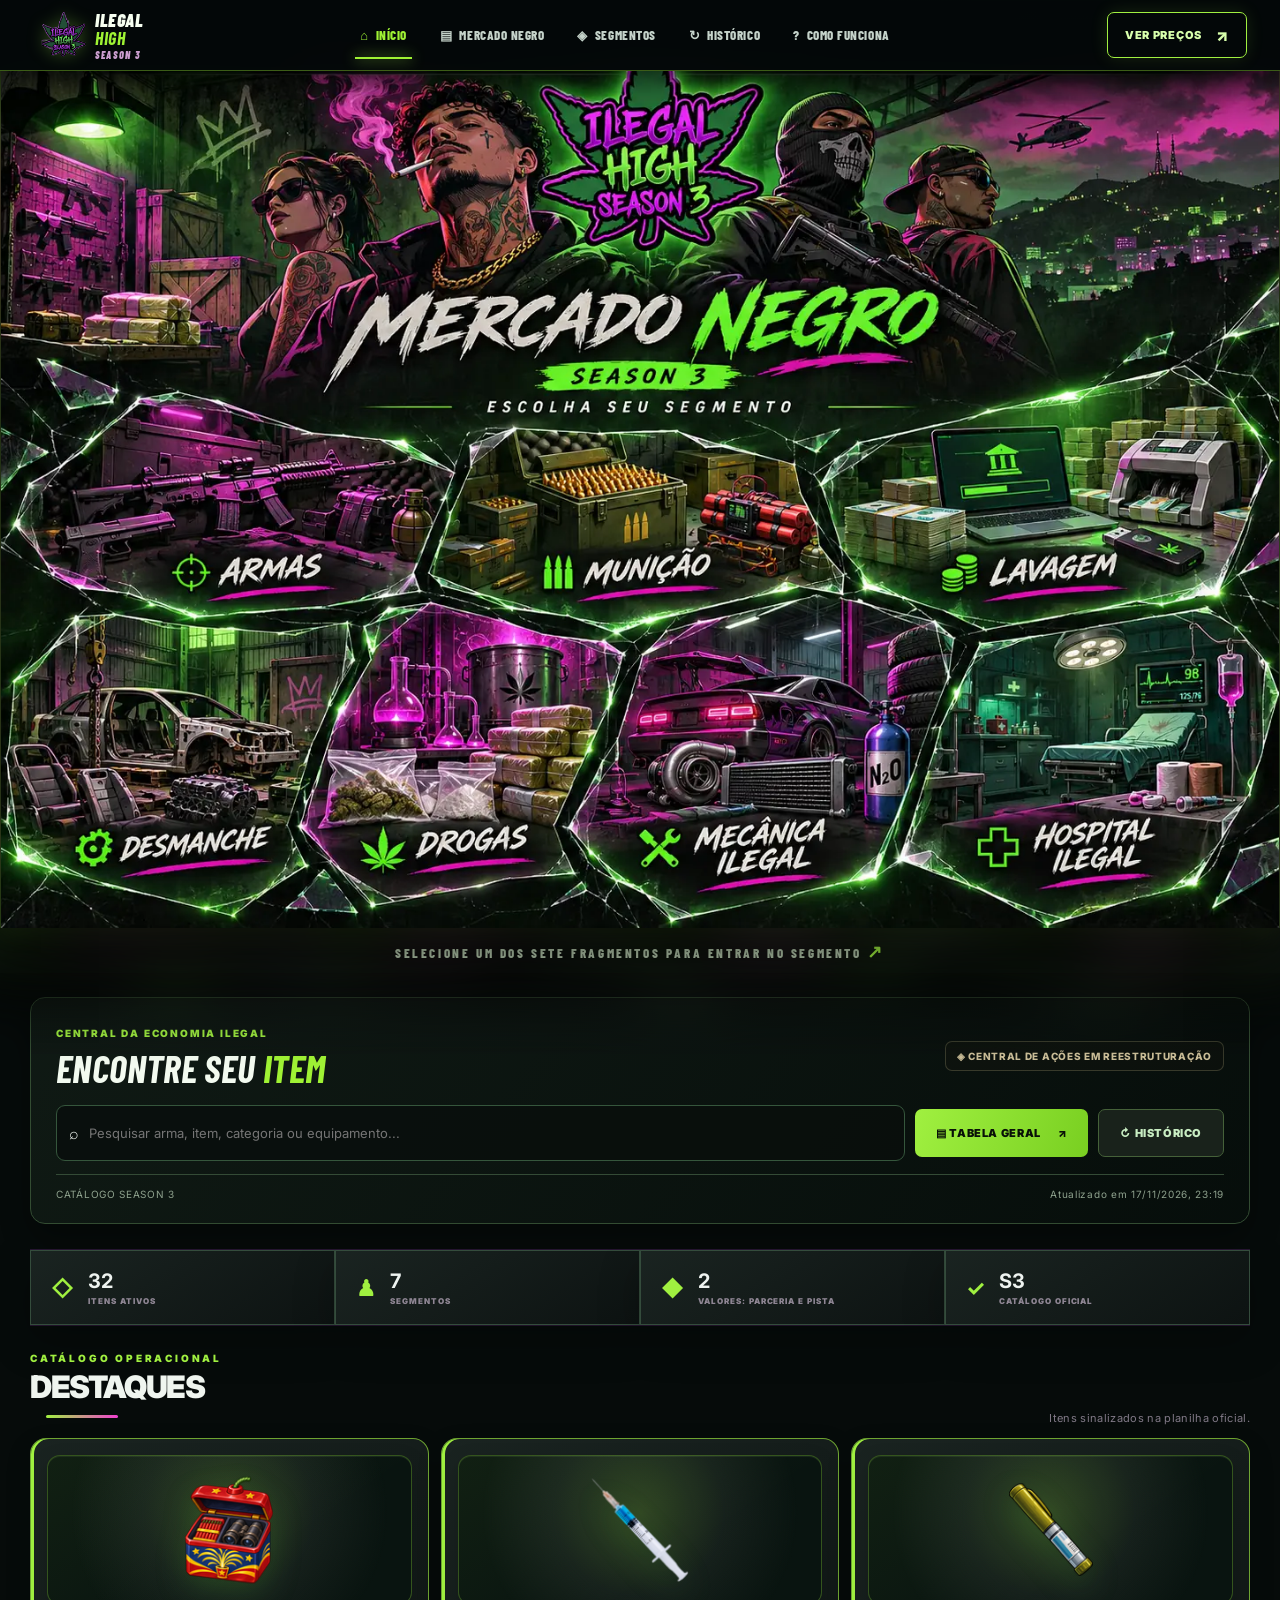
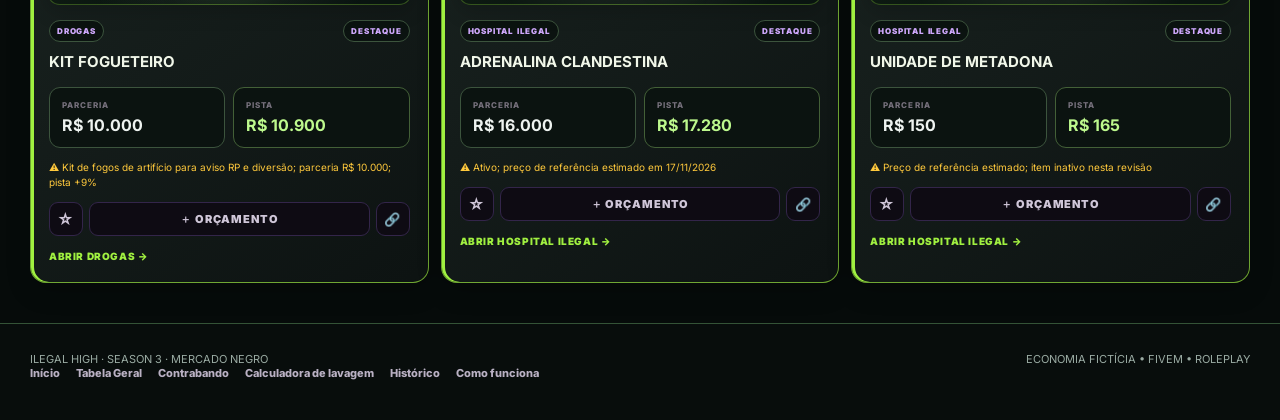
==== index.html @ 27571f6d "feat: seção "Em breve" por segmento e aviso de segmento não encontrado (v8.3) - Cada categoria mostr" ====
<!doctype html>
<html lang="pt-BR">
<head>
  <meta charset="utf-8">
  <meta name="viewport" content="width=device-width, initial-scale=1">
  <meta name="theme-color" content="#090d0c">
  <meta name="description" content="Mercado Negro do Ilegal High Season 3. Escolha seu segmento e consulte os preços de parceria e pista na economia fictícia do FiveM.">
  <meta property="og:type" content="website">
  <meta property="og:title" content="ILEGAL HIGH — Mercado Negro | Season 3">
  <meta property="og:description" content="Explore os sete segmentos do Ilegal e consulte o catálogo oficial da Season 3.">
  <meta property="og:image" content="https://alvesjardimitalo-oss.github.io/high-mercado-negro/assets/og-image.png">
  <meta property="og:url" content="https://alvesjardimitalo-oss.github.io/high-mercado-negro/">
  <title>ILEGAL HIGH · Mercado Negro · Season 3</title>
  <link rel="manifest" href="manifest.webmanifest">
  <link rel="icon" type="image/png" href="assets/icons/icon-192.png">
  <link rel="apple-touch-icon" href="assets/icons/icon-192.png">
  <link rel="preconnect" href="https://fonts.googleapis.com">
  <link rel="preconnect" href="https://fonts.gstatic.com" crossorigin>
  <link href="https://fonts.googleapis.com/css2?family=Barlow+Condensed:wght@600;700;800;900&family=Inter:wght@400;500;600;700;800;900&display=swap" rel="stylesheet">
  <link rel="stylesheet" href="assets/style.css?v=3.1">
  <link rel="stylesheet" href="assets/season3.css?v=3.1">
  <link rel="stylesheet" href="assets/season3-graffiti.css?v=3.5">
  <link rel="stylesheet" href="assets/season3-cinematic.css?v=8.2">
</head>
<body class="home-v3 s3-cinematic-home">
  <header class="s3-global-header">
    <div class="s3-global-header-inner">
      <a class="s3-header-brand" href="index.html" aria-label="Início — Ilegal High Season 3">
        <img src="assets/ilegal-high-season3-logo.svg" width="58" height="58" alt="Logo oficial Ilegal High Season 3">
        <span>ILEGAL <b>HIGH</b><small>SEASON 3</small></span>
      </a>
      <nav class="s3-primary-nav" aria-label="Navegação principal">
        <a href="index.html" class="s3-current" aria-current="page">⌂ <span>INÍCIO</span></a>
        <a href="tabela.html">▤ <span>MERCADO NEGRO</span></a>
        <a href="#segmentos">◈ <span>SEGMENTOS</span></a>
        <a href="historico.html">↻ <span>HISTÓRICO</span></a>
        <a href="como-funciona.html">? <span>COMO FUNCIONA</span></a>
      </nav>
      <a class="s3-header-action" href="tabela.html">VER PREÇOS <span aria-hidden="true">↗</span></a>
    </div>
  </header>

  <main>
    <div id="segmentos" class="s3-anchor" aria-hidden="true"></div>
    <section class="s3-desktop-showcase" aria-label="Segmentos do Mercado Negro — Season 3">
      <div class="s3-art-frame">
        <img class="s3-approved-art" src="assets/season3-cinematic/capa-completa.webp" width="1448" height="971" alt="Capa cinematográfica do Mercado Negro Season 3, com personagens originais, a logo do Ilegal High e sete segmentos em cacos de vidro" fetchpriority="high">
        <div class="s3-hit-map" aria-label="Selecione um dos sete segmentos">
          <a class="s3-hotspot s3-spot-armas" href="categoria.html?c=armas" aria-label="Abrir segmento Armas" title="Armas"><span class="s3-visually-hidden">Armas — acessar itens e preços</span></a>
          <a class="s3-hotspot s3-spot-municao" href="categoria.html?c=municao" aria-label="Abrir segmento Munição" title="Munição"><span class="s3-visually-hidden">Munição — acessar itens e preços</span></a>
          <a class="s3-hotspot s3-spot-lavagem" href="categoria.html?c=lavagem" aria-label="Abrir segmento Lavagem" title="Lavagem"><span class="s3-visually-hidden">Lavagem — acessar itens e preços</span></a>
          <a class="s3-hotspot s3-spot-desmanche" href="categoria.html?c=desmanche" aria-label="Abrir segmento Desmanche" title="Desmanche"><span class="s3-visually-hidden">Desmanche — acessar itens e preços</span></a>
          <a class="s3-hotspot s3-spot-drogas" href="categoria.html?c=drogas" aria-label="Abrir segmento Drogas" title="Drogas"><span class="s3-visually-hidden">Drogas — acessar itens e preços</span></a>
          <a class="s3-hotspot s3-spot-mecanica" href="categoria.html?c=mecanica-ilegal" aria-label="Abrir segmento Mecânica Ilegal" title="Mecânica Ilegal"><span class="s3-visually-hidden">Mecânica Ilegal — acessar itens e preços</span></a>
          <a class="s3-hotspot s3-spot-hospital" href="categoria.html?c=hospital-ilegal" aria-label="Abrir segmento Hospital Ilegal" title="Hospital Ilegal"><span class="s3-visually-hidden">Hospital Ilegal — acessar itens e preços</span></a>
        </div>
      </div>
      <p class="s3-desktop-tip">SELECIONE UM DOS SETE FRAGMENTOS PARA ENTRAR NO SEGMENTO <span>↗</span></p>
    </section>

    <section class="s3-mobile-showcase" aria-label="Mercado Negro e segmentos">
      <div class="s3-mobile-cover">
        <img src="assets/season3-cinematic/capa-personagens.webp" alt="Personagens da Season 3, arte cinematográfica" width="1448" height="400" fetchpriority="high">
        <img class="s3-mobile-logo" src="assets/ilegal-high-season3-logo.svg" alt="Ilegal High Season 3" width="180" height="180">
        <div class="s3-mobile-cover-copy"><strong>MERCADO <em>NEGRO</em></strong><span>ESCOLHA SEU SEGMENTO</span></div>
      </div>
      <div class="s3-mobile-shards">
        <a class="s3-mobile-shard s3-mobile-armas" href="categoria.html?c=armas" aria-label="Abrir segmento Armas"><img src="assets/season3-cinematic/banner-armas.webp" alt="Arte do segmento Armas" loading="lazy"><span class="s3-mobile-shard-hover" aria-hidden="true">ABRIR SEGMENTO ↗</span></a>
        <a class="s3-mobile-shard s3-mobile-municao" href="categoria.html?c=municao" aria-label="Abrir segmento Munição"><img src="assets/season3-cinematic/banner-municao.webp" alt="Arte do segmento Munição" loading="lazy"><span class="s3-mobile-shard-hover" aria-hidden="true">ABRIR SEGMENTO ↗</span></a>
        <a class="s3-mobile-shard s3-mobile-lavagem" href="categoria.html?c=lavagem" aria-label="Abrir segmento Lavagem"><img src="assets/season3-cinematic/banner-lavagem.webp" alt="Arte do segmento Lavagem" loading="lazy"><span class="s3-mobile-shard-hover" aria-hidden="true">ABRIR SEGMENTO ↗</span></a>
        <a class="s3-mobile-shard s3-mobile-desmanche" href="categoria.html?c=desmanche" aria-label="Abrir segmento Desmanche"><img src="assets/season3-cinematic/banner-desmanche.webp" alt="Arte do segmento Desmanche" loading="lazy"><span class="s3-mobile-shard-hover" aria-hidden="true">ABRIR SEGMENTO ↗</span></a>
        <a class="s3-mobile-shard s3-mobile-drogas" href="categoria.html?c=drogas" aria-label="Abrir segmento Drogas"><img src="assets/season3-cinematic/banner-drogas.webp" alt="Arte do segmento Drogas" loading="lazy"><span class="s3-mobile-shard-hover" aria-hidden="true">ABRIR SEGMENTO ↗</span></a>
        <a class="s3-mobile-shard s3-mobile-mecanica-ilegal" href="categoria.html?c=mecanica-ilegal" aria-label="Abrir segmento Mecânica Ilegal"><img src="assets/season3-cinematic/banner-mecanica-ilegal.webp" alt="Arte do segmento Mecânica Ilegal" loading="lazy"><span class="s3-mobile-shard-hover" aria-hidden="true">ABRIR SEGMENTO ↗</span></a>
        <a class="s3-mobile-shard s3-mobile-hospital-ilegal" href="categoria.html?c=hospital-ilegal" aria-label="Abrir segmento Hospital Ilegal"><img src="assets/season3-cinematic/banner-hospital-ilegal.webp" alt="Arte do segmento Hospital Ilegal" loading="lazy"><span class="s3-mobile-shard-hover" aria-hidden="true">ABRIR SEGMENTO ↗</span></a>
      </div>
    </section>

    <section class="wrap s3-market-actions" aria-label="Consulta e navegação do mercado">
      <div class="s3-market-actions-top">
        <div><span class="s3-overline">CENTRAL DA ECONOMIA ILEGAL</span><h2>ENCONTRE SEU <em>ITEM</em></h2></div>
        <div class="s3-maintenance-label">◈ CENTRAL DE AÇÕES EM REESTRUTURAÇÃO</div>
      </div>
      <div class="s3-market-action-row">
        <label class="searchbar home-search s3-main-search" for="globalSearch"><span aria-hidden="true">⌕</span><input id="globalSearch" placeholder="Pesquisar arma, item, categoria ou equipamento..." autocomplete="off" aria-label="Pesquisar produtos"></label>
        <a class="s3-link-primary" href="tabela.html">▤ TABELA GERAL <span>↗</span></a>
        <a class="s3-link-secondary" href="historico.html">↻ HISTÓRICO</a>
      </div>
      <div class="s3-update"><span>CATÁLOGO SEASON 3</span><span data-updated>—</span></div>
    </section>

    <section id="categorias" class="wrap s3-additional-categories">
      <div class="home-section-title"><div><div class="eyebrow">CATÁLOGO OPERACIONAL</div><h2>OUTROS <span>SEGMENTOS</span></h2></div><p>Mais categorias disponíveis na economia do Ilegal.</p></div>
      <div id="categoryGrid" class="category-grid category-grid-visual"></div>
    </section>

    <section class="wrap home-stats s3-live-stats">
      <div class="home-stat"><b>◇</b><div><strong data-total>—</strong><span>ITENS ATIVOS</span></div></div>
      <div class="home-stat"><b>♟</b><div><strong data-category-count-home>—</strong><span>SEGMENTOS</span></div></div>
      <div class="home-stat"><b>◆</b><div><strong>2</strong><span>VALORES: PARCERIA E PISTA</span></div></div>
      <div class="home-stat"><b>✓</b><div><strong>S3</strong><span>CATÁLOGO OFICIAL</span></div></div>
    </section>

    <section id="favoritesSection" class="wrap home-featured" hidden>
      <div class="home-section-title"><div><div class="eyebrow">SALVOS NESTE APARELHO</div><h2>★ FAVORITOS</h2></div><p>Itens favoritos para acesso rápido.</p></div>
      <div id="favorites" class="items-grid"></div>
    </section>
    <section id="destaques" class="wrap home-featured">
      <div class="home-section-title"><div><div class="eyebrow">CATÁLOGO OPERACIONAL</div><h2>DESTAQUES</h2></div><p>Itens sinalizados na planilha oficial.</p></div>
      <div id="featured" class="items-grid"></div>
    </section>
  </main>

  <footer class="footer s3-footer">
    <div class="wrap footer-row"><span>ILEGAL HIGH · SEASON 3 · MERCADO NEGRO</span><span>ECONOMIA FICTÍCIA • FIVEM • ROLEPLAY</span></div>
    <div class="wrap footer-row"><nav class="footer-links" aria-label="Rodapé"><a href="index.html">Início</a><a href="tabela.html">Tabela Geral</a><a href="categoria.html?c=contrabando">Contrabando</a><a href="categoria.html?c=lavagem#calculadora">Calculadora de lavagem</a><a href="historico.html">Histórico</a><a href="como-funciona.html">Como funciona</a></nav></div>
  </footer>

  <script src="assets/app.js?v=8.3"></script>
  <script>initHome().catch(e => { const grid=document.querySelector('#categoryGrid'); if(grid) grid.innerHTML='<div class="empty">Não foi possível carregar os dados do catálogo.</div>'; console.error(e); })</script>
</body>
</html>
---- assets/style.css ----
:root{--bg:#07060b;--bg2:#0d0912;--panel:#111018;--panel2:#171020;--line:#2f2140;--purple:#8d35ff;--purple2:#b878ff;--yellow:#f4ec25;--text:#f7f4fb;--muted:#9891a3;--good:#50f5a0;--warn:#ffbf4b;--danger:#ff5b76;--shadow:0 22px 70px rgba(0,0,0,.38)}
*{box-sizing:border-box}html{scroll-behavior:smooth}body{margin:0;color:var(--text);font-family:Inter,ui-sans-serif,system-ui,-apple-system,BlinkMacSystemFont,"Segoe UI",sans-serif;background:radial-gradient(circle at 80% 0%,rgba(114,21,185,.20),transparent 33%),radial-gradient(circle at 8% 20%,rgba(93,44,255,.12),transparent 30%),var(--bg);min-height:100vh}.noise{position:fixed;inset:0;pointer-events:none;opacity:.18;background-image:url("data:image/svg+xml,%3Csvg viewBox='0 0 140 140' xmlns='http://www.w3.org/2000/svg'%3E%3Cfilter id='n'%3E%3CfeTurbulence type='fractalNoise' baseFrequency='.9' numOctaves='2' stitchTiles='stitch'/%3E%3C/filter%3E%3Crect width='100%25' height='100%25' filter='url(%23n)' opacity='.08'/%3E%3C/svg%3E")}.wrap{width:min(1220px,calc(100% - 34px));margin:auto}.topbar{position:sticky;top:0;z-index:20;background:rgba(7,6,11,.82);backdrop-filter:blur(18px);border-bottom:1px solid rgba(184,120,255,.16)}.topbar-inner{height:78px;display:flex;align-items:center;gap:22px}.brand{display:flex;align-items:center;gap:12px;text-decoration:none;color:#fff}.brand img{height:54px;width:auto;filter:drop-shadow(0 0 16px rgba(141,53,255,.48))}.brand-copy strong{display:block;font-size:16px;letter-spacing:.28em}.brand-copy span{display:block;color:var(--muted);font-size:9px;letter-spacing:.22em;margin-top:3px}.topnav{margin-left:auto;display:flex;gap:8px}.topnav a{color:#c7c0ce;text-decoration:none;font-size:12px;font-weight:800;letter-spacing:.08em;padding:11px 14px;border:1px solid transparent;border-radius:10px}.topnav a:hover{border-color:#3a2850;color:#fff;background:#131019}.hero{padding:64px 0 36px}.eyebrow{font-size:10px;letter-spacing:.28em;text-transform:uppercase;color:var(--purple2);font-weight:900}.hero-grid{display:grid;grid-template-columns:1.2fr .8fr;gap:24px;align-items:stretch}.hero h1{font-size:clamp(42px,7vw,82px);line-height:.92;margin:14px 0 18px;letter-spacing:-.05em}.hero h1 span{color:var(--yellow)}.hero p{max-width:720px;color:#aaa2b2;font-size:16px;line-height:1.7}.hero-panel{border:1px solid #39254d;background:linear-gradient(145deg,rgba(141,53,255,.10),rgba(255,255,255,.02));border-radius:22px;padding:24px;box-shadow:var(--shadow);display:flex;flex-direction:column;justify-content:space-between;min-height:260px}.hero-stat{display:grid;grid-template-columns:1fr 1fr;gap:12px}.stat{padding:18px;background:#0d0b12;border:1px solid #2b2035;border-radius:14px}.stat span{display:block;color:#857d8d;font-size:9px;text-transform:uppercase;letter-spacing:.16em;font-weight:800}.stat strong{display:block;font-size:28px;margin-top:7px}.sync{display:flex;align-items:center;gap:9px;color:#bdb5c4;font-size:12px}.dot{width:8px;height:8px;border-radius:50%;background:var(--good);box-shadow:0 0 14px var(--good)}.searchbar{margin-top:28px;display:flex;align-items:center;gap:12px;background:#0c0a10;border:1px solid #352644;border-radius:14px;padding:0 16px}.searchbar input{width:100%;height:54px;background:transparent;border:0;outline:0;color:#fff;font-size:15px}.section-head{display:flex;align-items:flex-end;justify-content:space-between;gap:16px;margin:42px 0 18px}.section-head h2{font-size:28px;margin:6px 0 0}.section-head p{color:#8e8795;margin:0;font-size:13px}.category-grid{display:grid;grid-template-columns:repeat(3,1fr);gap:14px}.category-card{position:relative;overflow:hidden;text-decoration:none;color:#fff;padding:22px;min-height:172px;border:1px solid #2e203d;border-radius:18px;background:linear-gradient(140deg,#15101c,#0c0a10);transition:.2s ease}.category-card:before{content:"";position:absolute;right:-24px;bottom:-52px;width:160px;height:160px;border-radius:50%;background:radial-gradient(circle,rgba(141,53,255,.28),transparent 65%)}.category-card:hover{transform:translateY(-4px);border-color:#7340a8;box-shadow:0 15px 40px rgba(78,22,120,.2)}.category-icon{font-size:28px}.category-card h3{font-size:22px;margin:25px 0 5px}.category-card p{font-size:12px;color:#8e8795;margin:0}.category-count{position:absolute;top:20px;right:20px;font-size:11px;color:#cab9db;border:1px solid #362545;border-radius:999px;padding:6px 9px}.items-grid{display:grid;grid-template-columns:repeat(3,1fr);gap:12px}.item-card{background:linear-gradient(150deg,#121017,#0b0a0e);border:1px solid #292031;border-radius:16px;padding:18px;position:relative}.item-card[data-highlight="true"]{border-color:#745000;box-shadow:inset 3px 0 0 var(--yellow)}.item-card h3{font-size:15px;margin:0 0 18px;padding-right:70px}.tag{position:absolute;right:14px;top:14px;padding:5px 7px;border-radius:999px;border:1px solid #493462;color:#cfa6ff;font-size:8px;letter-spacing:.12em;font-weight:900}.prices{display:grid;grid-template-columns:1fr 1fr;gap:8px}.price{padding:12px;border:1px solid #28212e;border-radius:11px;background:#0a090d}.price span{display:block;font-size:8px;color:#77717d;text-transform:uppercase;letter-spacing:.13em;font-weight:800}.price strong{display:block;margin-top:5px;font-size:16px}.price.pista strong{color:var(--yellow)}.notice{margin-top:12px;color:var(--warn);font-size:10px;line-height:1.5}.empty{grid-column:1/-1;border:1px dashed #3b2b49;border-radius:16px;padding:40px;text-align:center;color:#8e8795}.footer{margin-top:64px;padding:28px 0 40px;border-top:1px solid #211927;color:#746d7a;font-size:11px}.footer-row{display:flex;justify-content:space-between;gap:18px;flex-wrap:wrap}.category-hero{padding:40px 0 18px}.back{color:#b98cff;text-decoration:none;font-weight:800;font-size:12px}.category-title{font-size:clamp(36px,6vw,66px);margin:18px 0 7px;letter-spacing:-.04em}.category-title span{color:var(--yellow)}.toolbar{display:flex;gap:10px;align-items:center;margin:22px 0}.toolbar .searchbar{margin:0;flex:1}.pill{white-space:nowrap;border:1px solid #342541;background:#0d0b11;color:#aaa2b1;padding:12px 14px;border-radius:12px;font-size:10px;font-weight:900;letter-spacing:.08em}.rules{display:grid;grid-template-columns:repeat(2,1fr);gap:12px;margin-top:28px}.rule{border:1px solid #4b3d15;background:rgba(244,236,37,.035);border-radius:14px;padding:16px}.rule strong{display:block;color:var(--yellow);font-size:12px}.rule span{display:block;margin-top:7px;color:#aaa2b1;font-size:12px}.updated{color:#8d8494;font-size:10px;letter-spacing:.08em;text-transform:uppercase}
@media(max-width:900px){.hero-grid,.category-grid,.items-grid{grid-template-columns:1fr 1fr}.hero-panel{min-height:200px}.topnav{display:none}}
@media(max-width:620px){.wrap{width:min(100% - 22px,1220px)}.topbar-inner{height:68px}.brand img{height:45px}.brand-copy strong{font-size:13px}.hero{padding-top:38px}.hero-grid,.category-grid,.items-grid,.rules{grid-template-columns:1fr}.hero h1{font-size:48px}.hero-panel{min-height:0}.section-head{align-items:flex-start;flex-direction:column}.toolbar{align-items:stretch;flex-direction:column}.prices{grid-template-columns:1fr 1fr}.category-card{min-height:145px}.category-card h3{margin-top:18px}}

/* v2 — imagens de itens + busca global imediata */
.item-image{height:150px;margin:-2px -2px 15px;display:flex;align-items:center;justify-content:center;border-radius:13px;background:radial-gradient(circle at 50% 45%,rgba(141,53,255,.16),rgba(8,7,11,.75) 68%);border:1px solid rgba(141,53,255,.13);overflow:hidden}
.item-image img{width:100%;height:100%;object-fit:contain;padding:13px;filter:drop-shadow(0 12px 15px rgba(0,0,0,.5))}
.item-image-empty span{font-size:42px;opacity:.42;filter:grayscale(.2)}
.item-card-top{display:flex;gap:7px;justify-content:space-between;align-items:center;margin-bottom:10px;min-height:22px}.tag-inline{display:inline-flex;padding:5px 7px;border-radius:999px;border:1px solid #493462;color:#cfa6ff;font-size:8px;letter-spacing:.1em;font-weight:900}.item-card h3{padding-right:0;margin:0 0 16px}.item-open{display:inline-block;margin-top:14px;color:#c89aff;text-decoration:none;font-size:10px;font-weight:900;letter-spacing:.06em}.item-open:hover{color:#fff}.global-results{display:none;margin-top:14px;padding:18px;border:1px solid #493462;border-radius:18px;background:rgba(10,8,14,.97);box-shadow:0 22px 60px rgba(0,0,0,.42);position:relative;z-index:8}.global-results.open{display:block}.global-results-head{display:flex;justify-content:space-between;align-items:center;gap:14px;margin-bottom:14px}.global-results-head strong{display:block;margin-top:5px;font-size:15px}.global-results-head button{border:1px solid #493462;background:#15101c;color:#d8c2ef;border-radius:10px;padding:9px 12px;font-size:9px;font-weight:900;letter-spacing:.1em;cursor:pointer}.search-results-grid{grid-template-columns:repeat(2,1fr)}
@media(max-width:700px){.search-results-grid{grid-template-columns:1fr}.item-image{height:135px}}


/* v3 — Tabela Geral */
.table-page-hero{padding:44px 0 22px}.table-page-grid{display:grid;grid-template-columns:1fr auto;gap:28px;align-items:end}.table-page-hero h1{font-size:clamp(38px,6vw,68px);letter-spacing:-.045em;line-height:.95;margin:12px 0 14px}.table-page-hero h1 span{color:var(--yellow)}.table-page-hero p{color:#aaa2b2;max-width:760px;line-height:1.65;margin:0}.table-mini-stats{display:grid;grid-template-columns:repeat(2,minmax(120px,1fr));gap:10px}.table-mini-stat{min-width:135px;padding:15px 17px;border:1px solid #342541;border-radius:14px;background:linear-gradient(145deg,#15101c,#0b0910)}.table-mini-stat span{display:block;color:#83798b;font-size:8px;font-weight:900;letter-spacing:.16em;text-transform:uppercase}.table-mini-stat strong{display:block;margin-top:6px;font-size:23px}.global-table-toolbar{margin:14px 0 18px;display:grid;gap:12px}.global-table-toolbar-row{display:flex;gap:10px;align-items:center}.global-table-toolbar .searchbar{margin:0;flex:1}.ghost-button{height:56px;padding:0 16px;border:1px solid #3b2b49;border-radius:14px;background:#100c15;color:#cbbbd7;font-size:9px;font-weight:900;letter-spacing:.12em;cursor:pointer}.ghost-button:hover{border-color:#7242a1;color:#fff}.table-filters{display:flex;gap:8px;overflow-x:auto;padding-bottom:4px;scrollbar-width:thin}.filter-chip{flex:0 0 auto;border:1px solid #32233e;border-radius:999px;background:#0c0910;color:#918899;padding:9px 12px;font-size:9px;font-weight:900;letter-spacing:.07em;cursor:pointer}.filter-chip:hover,.filter-chip.active{color:#fff;border-color:#7543a6;background:linear-gradient(180deg,rgba(141,53,255,.18),rgba(141,53,255,.06));box-shadow:0 0 20px rgba(141,53,255,.08)}.table-status-row{display:flex;justify-content:space-between;gap:14px;align-items:center;margin:18px 0 10px}.table-status-row strong{font-size:11px;letter-spacing:.1em}.table-status-row span{color:#847b8b;font-size:10px}.market-table-shell{border:1px solid #2d2039;border-radius:18px;background:rgba(10,8,13,.86);box-shadow:var(--shadow);overflow:auto;max-height:72vh;position:relative}.market-table{width:100%;border-collapse:separate;border-spacing:0;min-width:900px}.market-table thead th{position:sticky;top:0;z-index:3;background:rgba(18,13,23,.98);backdrop-filter:blur(14px);border-bottom:1px solid #382748;color:#8f8498;font-size:9px;letter-spacing:.12em;text-transform:uppercase;text-align:left;padding:13px 16px}.market-table thead th:first-child{width:92px}.market-table tbody td{border-bottom:1px solid rgba(89,62,109,.18);padding:11px 16px;vertical-align:middle}.market-table tbody tr{transition:.16s ease}.market-table tbody tr:hover{background:linear-gradient(90deg,rgba(141,53,255,.085),rgba(244,236,37,.018))}.sort-button{display:inline-flex;align-items:center;gap:7px;border:0;background:none;color:inherit;font:inherit;letter-spacing:inherit;text-transform:inherit;font-weight:900;padding:0;cursor:pointer}.sort-button.active{color:#d7b8ff}.sort-mark{color:#765a8e;font-size:12px}.table-thumb{width:62px;height:62px;border:1px solid rgba(141,53,255,.14);border-radius:12px;background:radial-gradient(circle at 50% 45%,rgba(141,53,255,.15),rgba(8,7,11,.8) 70%);display:flex;align-items:center;justify-content:center;overflow:hidden}.table-thumb img{width:100%;height:100%;object-fit:contain;padding:7px;filter:drop-shadow(0 7px 8px rgba(0,0,0,.5))}.table-thumb-empty span{font-size:24px;opacity:.45}.table-item-name{font-size:13px;font-weight:900;letter-spacing:.01em;color:#f8f5fb}.table-note{font-size:9px;color:var(--warn);margin-top:4px}.category-link{display:inline-flex;padding:6px 9px;border:1px solid #3b2a48;border-radius:999px;color:#cba6ec;text-decoration:none;font-size:8px;font-weight:900;letter-spacing:.08em}.category-link:hover{border-color:#7d48af;color:#fff}.money-cell{font-variant-numeric:tabular-nums;font-size:13px;font-weight:800;white-space:nowrap}.money-cell.partnership{color:#d8c4eb}.money-cell.track strong{color:var(--yellow);font-size:14px}.money-cell.track small{display:block;color:#786f7d;font-size:8px;font-weight:700;margin-top:4px}.global-table-mobile{display:none}.table-nav-active{color:#fff!important;border-color:#593873!important;background:#15101c!important}.table-mobile-card{display:grid;grid-template-columns:74px 1fr;gap:12px;border:1px solid #2d2039;background:linear-gradient(145deg,#121017,#0a090d);border-radius:16px;padding:11px}.table-mobile-card .table-thumb{width:74px;height:74px}.table-mobile-copy h3{font-size:13px;margin:7px 0 10px}.table-mobile-category{color:#b78add;text-decoration:none;font-size:8px;font-weight:900;letter-spacing:.08em}.table-mobile-prices{display:grid;grid-template-columns:1fr 1fr;gap:8px}.table-mobile-prices>div{padding:9px;border:1px solid #29212f;border-radius:10px}.table-mobile-prices span{display:block;color:#77717d;font-size:7px;letter-spacing:.1em;text-transform:uppercase;font-weight:900}.table-mobile-prices strong{display:block;margin-top:4px;font-size:12px}.table-mobile-prices>div:last-child strong{color:var(--yellow)}.table-mobile-prices small{display:block;color:#77717d;font-size:7px;margin-top:3px}
@media(max-width:800px){.table-page-grid{grid-template-columns:1fr}.table-mini-stats{max-width:360px}.market-table-shell{display:none}.global-table-mobile{display:grid;gap:9px}.global-table-toolbar-row{align-items:stretch;flex-direction:column}.ghost-button{height:46px}.table-status-row{margin-top:8px}}


/* v4 — Gerador de imagem para Discord */
.discord-image-button{height:56px;padding:0 18px;border:1px solid #806b14;border-radius:14px;background:linear-gradient(180deg,#2a2507,#171404);color:#f4ec25;font-size:9px;font-weight:950;letter-spacing:.12em;cursor:pointer;box-shadow:0 0 24px rgba(244,236,37,.06)}
.discord-image-button:hover{border-color:#d8ce20;background:linear-gradient(180deg,#383109,#1c1805);color:#fff}.discord-image-button:disabled{opacity:.55;cursor:wait}
.discord-image-modal{position:fixed;inset:0;z-index:9999;background:rgba(3,2,5,.86);backdrop-filter:blur(12px);display:flex;align-items:center;justify-content:center;padding:22px}
.discord-image-dialog{width:min(100%,980px);max-height:92vh;border:1px solid #4d3561;border-radius:20px;background:linear-gradient(145deg,#15101c,#09070d);box-shadow:0 40px 120px rgba(0,0,0,.7);padding:18px;display:flex;flex-direction:column;gap:14px}
.discord-image-head{display:flex;align-items:center;justify-content:space-between;gap:18px}.discord-image-head span{display:block;color:#f4ec25;font-size:9px;font-weight:950;letter-spacing:.16em}.discord-image-head strong{display:block;color:#fff;font-size:18px;margin-top:4px}.discord-image-head button{width:38px;height:38px;border:1px solid #463052;border-radius:10px;background:#0c0910;color:#c9bad3;font-size:22px;cursor:pointer}
.discord-image-preview{min-height:260px;overflow:auto;border:1px solid #2d2039;border-radius:14px;background:#050406;padding:10px}.discord-image-preview img{display:block;width:100%;height:auto;border-radius:8px}
.discord-image-actions{display:flex;gap:10px}.discord-image-actions button,.discord-image-actions a{flex:1;display:flex;align-items:center;justify-content:center;min-height:48px;border-radius:12px;font-size:10px;font-weight:950;letter-spacing:.1em;text-decoration:none;cursor:pointer}.discord-image-actions button{border:1px solid #5f3f7a;background:#1b1123;color:#e0c8f1}.discord-image-actions a{border:1px solid #958b15;background:#252006;color:#f4ec25}.discord-image-dialog p{margin:0;color:#7f7588;font-size:10px;text-align:center}
@media(max-width:800px){.discord-image-button{height:46px}.discord-image-actions{flex-direction:column}.discord-image-modal{padding:10px}.discord-image-dialog{max-height:95vh}}


/* HOME V3 — vitrine visual Mercado Negro */
.home-v3{background:#06050a}
.home-topbar .topbar-inner{max-width:none}
.home-topbar .brand-copy strong{font-size:19px;letter-spacing:.05em}.home-topbar .brand-copy strong::first-letter{color:var(--purple2)}
.home-nav a.active{color:var(--yellow);background:linear-gradient(180deg,rgba(141,53,255,.18),rgba(141,53,255,.05));border-bottom:2px solid var(--purple)}
.top-update{margin-left:16px;border:1px solid #4c2772;border-radius:10px;padding:8px 12px;min-width:190px;background:#110b18}.top-update span{display:block;font-size:8px;color:#8f8298;letter-spacing:.12em;font-weight:800}.top-update strong{display:block;font-size:9px;margin-top:4px;color:#eee6f5}
.home-hero{position:relative;min-height:360px;border-bottom:1px solid #2d1741;overflow:hidden;background:radial-gradient(circle at 72% 50%,rgba(134,0,255,.24),transparent 34%),linear-gradient(110deg,#08070c 0%,#0d0912 54%,#13061e 100%)}
.home-hero:after{content:"";position:absolute;inset:0;background:linear-gradient(90deg,rgba(7,6,10,0) 45%,rgba(82,0,125,.10));pointer-events:none}.home-hero-glow{position:absolute;right:7%;top:10%;width:420px;height:420px;border-radius:50%;filter:blur(30px);background:radial-gradient(circle,rgba(159,44,255,.18),transparent 65%)}
.home-hero-inner{min-height:360px;display:grid;grid-template-columns:1.05fr .95fr;align-items:center;position:relative;z-index:1}.home-hero-copy{padding:45px 0}.home-hero-copy h1{font-size:clamp(52px,6vw,88px);line-height:.92;margin:13px 0 14px;letter-spacing:-.055em}.home-hero-copy h1 span{background:linear-gradient(180deg,#d257ff,#8300ff);-webkit-background-clip:text;background-clip:text;color:transparent}.home-hero-copy p{max-width:660px;color:#c2bac8;font-size:15px;line-height:1.6}.home-points{display:flex;gap:0;margin-top:24px}.home-points>div{display:flex;align-items:center;gap:10px;padding:0 25px;border-right:1px solid #3a2a46}.home-points>div:first-child{padding-left:0}.home-points>div:last-child{border-right:0}.home-points b{font-size:20px;color:#c7bbd1}.home-points span{font-size:9px;color:#a49aa9;font-weight:900;letter-spacing:.08em;line-height:1.35}
.home-hero-visual{height:100%;position:relative;overflow:hidden}.hero-orb{position:absolute;width:430px;height:270px;right:4%;top:13%;border-radius:50%;background:radial-gradient(ellipse,rgba(125,22,202,.28),rgba(24,9,37,.08) 48%,transparent 72%);border:1px solid rgba(154,71,255,.13);transform:rotate(-9deg)}.hero-gun{position:absolute;object-fit:contain;filter:drop-shadow(0 22px 35px rgba(0,0,0,.75)) drop-shadow(0 0 20px rgba(139,38,232,.28))}.hero-gun-a{width:330px;height:230px;right:8%;top:24%;transform:rotate(-9deg)}.hero-gun-b{width:390px;height:250px;right:25%;top:40%;opacity:.55;transform:rotate(7deg)}.hero-stamp{position:absolute;right:4%;bottom:24px;text-align:right;font-weight:950;font-size:42px;line-height:.73;color:rgba(255,255,255,.09);transform:rotate(-5deg)}.hero-stamp span{color:rgba(188,90,255,.17)}
.home-commandbar{display:grid;grid-template-columns:minmax(320px,1fr) 300px 280px;gap:12px;margin-top:18px}.home-search{margin:0}.home-action{min-height:56px;border-radius:9px;display:flex;align-items:center;justify-content:center;text-decoration:none;font-weight:950;font-size:13px;letter-spacing:.04em;transition:.18s ease}.home-action.purple{color:white;border:1px solid #b33eff;background:linear-gradient(180deg,#8f14df,#5f059a);box-shadow:inset 0 1px rgba(255,255,255,.18),0 8px 24px rgba(115,0,190,.18)}.home-action.yellow{color:#140d00;border:1px solid #fff12a;background:linear-gradient(180deg,#fff82f,#dccb00);box-shadow:inset 0 1px rgba(255,255,255,.4),0 8px 24px rgba(230,217,0,.10)}.home-action:hover{transform:translateY(-2px);filter:brightness(1.08)}
.home-section-title{display:flex;align-items:flex-end;justify-content:space-between;margin:26px 0 13px;gap:15px}.home-section-title h2{font-size:31px;letter-spacing:-.025em;margin:4px 0 0}.home-section-title h2:after{content:"";display:inline-block;width:64px;height:4px;margin:0 0 7px 16px;background:linear-gradient(90deg,var(--yellow),transparent)}.home-section-title p{margin:0;color:#817987;font-size:11px;letter-spacing:.03em}
.category-grid-visual{grid-template-columns:repeat(5,1fr);gap:10px}.category-card-visual{padding:0;min-height:250px;border-radius:8px;border-color:#64228d;background:#0c0a10}.category-card-visual:before{display:none}.category-card-visual:hover{transform:translateY(-4px);border-color:#a741e6;box-shadow:0 16px 35px rgba(60,6,98,.34),0 0 0 1px rgba(156,47,226,.12)}
.category-art{height:126px;position:relative;overflow:hidden;background:radial-gradient(circle at 75% 40%,rgba(135,28,211,.34),transparent 35%),linear-gradient(135deg,#111018,#09080d)}.category-art:after{content:"";position:absolute;inset:0;background:linear-gradient(180deg,transparent 42%,#0c0a10 100%)}.category-art-grid{position:absolute;inset:0;opacity:.18;background-image:linear-gradient(rgba(143,73,180,.18) 1px,transparent 1px),linear-gradient(90deg,rgba(143,73,180,.16) 1px,transparent 1px);background-size:22px 22px;transform:perspective(220px) rotateX(64deg) scale(1.4);transform-origin:50% 100%}.category-product{position:absolute;z-index:2;object-fit:contain;filter:drop-shadow(0 12px 16px rgba(0,0,0,.65)) drop-shadow(0 0 10px rgba(129,34,198,.24))}.category-product-a{width:72%;height:120px;right:-2%;top:9px;transform:rotate(-5deg)}.category-product-b{width:50%;height:90px;left:-5%;bottom:-8px;opacity:.42;transform:rotate(9deg)}.category-art-icon{position:absolute;z-index:1;right:10px;top:8px;font-size:58px;opacity:.07;filter:grayscale(1)}
.category-card-content{position:relative;padding:12px 13px 13px}.category-card-heading{display:grid;grid-template-columns:auto 1fr auto;align-items:center;gap:8px}.category-symbol{color:var(--yellow);font-size:18px}.category-card-visual h3{margin:0;font-size:15px;line-height:1.1;color:var(--yellow);text-transform:uppercase;letter-spacing:-.01em}.category-card-visual .category-count{position:static;color:#d7a7f3;border-color:#8b1fc5;background:#17091f;font-size:8px;padding:4px 7px}.category-card-visual p{font-size:10px;line-height:1.45;color:#b2a9b9;margin:10px 0 13px;min-height:29px}.category-open{display:flex;align-items:center;justify-content:flex-end;gap:8px;font-size:9px;font-weight:900;letter-spacing:.08em;color:#d8cfe0;background:linear-gradient(90deg,transparent,#2b0a45);border-radius:4px;padding:6px 8px}.category-open b{color:#fff;font-size:13px}
.cat-armas .category-art{background:radial-gradient(circle at 75% 35%,rgba(118,14,192,.45),transparent 36%),linear-gradient(135deg,#0d0b13,#10051a)}.cat-municao .category-art{background:radial-gradient(circle at 70% 35%,rgba(170,103,27,.30),transparent 36%),linear-gradient(135deg,#130e0b,#0c0a10)}.cat-tecnologia-utilitarios .category-art{background:radial-gradient(circle at 68% 35%,rgba(0,135,215,.30),transparent 36%),linear-gradient(135deg,#081217,#0b0910)}.cat-drogas-rotas .category-art{background:radial-gradient(circle at 68% 35%,rgba(85,176,54,.24),transparent 36%),linear-gradient(135deg,#0c140b,#0a0910)}.cat-lavagem .category-art{background:radial-gradient(circle at 68% 35%,rgba(188,154,32,.24),transparent 36%),linear-gradient(135deg,#151307,#09090d)}.cat-desmanche .category-art{background:radial-gradient(circle at 68% 35%,rgba(156,84,36,.26),transparent 36%),linear-gradient(135deg,#120d0a,#09090d)}.cat-hospital-ilegal .category-art{background:radial-gradient(circle at 68% 35%,rgba(182,34,54,.24),transparent 36%),linear-gradient(135deg,#16090c,#09090d)}.cat-mecanica-ilegal .category-art,.cat-mecanica .category-art{background:radial-gradient(circle at 68% 35%,rgba(166,32,226,.30),transparent 36%),linear-gradient(135deg,#110818,#09090d)}
.home-stats{display:grid;grid-template-columns:repeat(4,1fr);margin-top:28px;border-top:1px solid #281733;border-bottom:1px solid #281733;background:linear-gradient(90deg,rgba(141,53,255,.025),transparent)}.home-stat{display:flex;align-items:center;gap:14px;padding:18px 20px;border-right:1px solid #211628}.home-stat:last-child{border-right:0}.home-stat>b{font-size:22px;color:#9e2cff}.home-stat strong{display:block;font-size:20px}.home-stat span{display:block;color:#8f8694;font-size:8px;letter-spacing:.12em;font-weight:900;margin-top:3px}.home-featured{margin-top:20px}
@media(max-width:1100px){.top-update{display:none}.category-grid-visual{grid-template-columns:repeat(3,1fr)}.home-commandbar{grid-template-columns:1fr 1fr}.home-commandbar .home-search{grid-column:1/-1}.home-hero-inner{grid-template-columns:1fr .75fr}}
@media(max-width:760px){.home-hero-inner{grid-template-columns:1fr}.home-hero-visual{display:none}.home-points{flex-wrap:wrap;gap:13px}.home-points>div{padding:0 14px 0 0;border-right:0}.home-commandbar{grid-template-columns:1fr}.home-commandbar .home-search{grid-column:auto}.category-grid-visual{grid-template-columns:repeat(2,1fr)}.home-stats{grid-template-columns:1fr 1fr}.home-stat:nth-child(2){border-right:0}.home-section-title{align-items:flex-start;flex-direction:column}}
@media(max-width:480px){.category-grid-visual{grid-template-columns:1fr}.category-card-visual{min-height:235px}.category-art{height:120px}.home-stats{grid-template-columns:1fr}.home-stat{border-right:0;border-bottom:1px solid #211628}.home-action{min-height:50px}.home-hero-copy h1{font-size:50px}}


/* v6 — regras de lavagem publicadas pela planilha */
.rules-heading{grid-column:1/-1;border-left:4px solid var(--yellow);padding:5px 0 5px 14px;margin:4px 0 2px}.rules-heading span{display:block;color:var(--purple2);font-size:8px;font-weight:950;letter-spacing:.18em}.rules-heading strong{display:block;color:#fff;font-size:20px;letter-spacing:.02em;margin-top:4px}.rules-heading p{margin:5px 0 0;color:#827889;font-size:10px}.rule{position:relative;overflow:hidden}.rule:after{content:"";position:absolute;right:-35px;top:-35px;width:90px;height:90px;border-radius:50%;background:radial-gradient(circle,rgba(244,236,37,.08),transparent 70%)}

/* v7 — regras de lavagem/secagem com imagem vinda da planilha */
.rule-group{grid-column:1/-1;border:1px solid #2e203d;border-radius:16px;overflow:hidden;background:linear-gradient(145deg,#0f0b14,#09080c)}
.rule-group-title{padding:12px 16px;background:linear-gradient(90deg,#351448,#1b1024);border-left:4px solid var(--yellow);color:var(--yellow);font-size:13px;font-weight:950;letter-spacing:.08em}
.rule-group-grid{display:grid;grid-template-columns:repeat(3,minmax(0,1fr));gap:10px;padding:12px}
.rule.rule-rich{display:flex;align-items:center;gap:14px;min-height:104px;padding:12px;background:linear-gradient(145deg,#100d14,#0b0910);border-color:#3a2a44}
.rule-image{width:76px;height:76px;flex:0 0 76px;border-radius:12px;display:flex;align-items:center;justify-content:center;overflow:hidden;background:radial-gradient(circle,rgba(126,35,196,.23),transparent 70%),#08070a;border:1px solid #3c2850}
.rule-image img{width:100%;height:100%;object-fit:contain;padding:5px;filter:drop-shadow(0 5px 12px rgba(0,0,0,.5))}
.rule-copy{min-width:0;display:flex;flex-direction:column;gap:6px}.rule-copy strong{font-size:12px;line-height:1.2}.rule-copy span{margin:0;font-size:11px;line-height:1.45;color:#d5ceda}.rule-copy small{font-size:8px;letter-spacing:.14em;color:#8d62b5;font-weight:900}
@media(max-width:900px){.rule-group-grid{grid-template-columns:1fr}}

/* ═════════ RECURSOS NOVOS: status, ações, orçamento, aviso, calculadora ═════════ */
.status-badge{display:inline-flex;align-items:center;gap:4px;font-size:9px;font-weight:900;letter-spacing:.14em;padding:4px 7px;border-radius:6px;vertical-align:middle;white-space:nowrap}
.status-badge.revisar{color:var(--warn);background:rgba(255,191,75,.10);border:1px solid rgba(255,191,75,.35)}
.status-badge.indisponivel{color:var(--danger);background:rgba(255,91,118,.10);border:1px solid rgba(255,91,118,.35)}
[data-status="indisponivel"] .prices,[data-status="indisponivel"] .money-cell,[data-status="indisponivel"] .table-mobile-prices{opacity:.45;text-decoration:line-through;text-decoration-color:rgba(255,91,118,.6)}
[data-status="indisponivel"] .item-image img,[data-status="indisponivel"] .table-thumb img{filter:grayscale(1);opacity:.6}

.item-actions{display:flex;gap:6px;margin-top:12px}
.item-actions.compact{margin-top:8px}
.ia-btn{height:34px;min-width:34px;padding:0 10px;border-radius:9px;border:1px solid #33254a;background:#0e0b13;color:#cfc6d8;font:inherit;font-size:11px;font-weight:900;letter-spacing:.08em;cursor:pointer;transition:border-color .15s,background .15s,color .15s}
.ia-btn:hover:not(:disabled){border-color:var(--purple);color:#fff;background:#18102a}
.ia-btn:disabled{opacity:.4;cursor:not-allowed}
.ia-btn:focus-visible,.cart-fab:focus-visible,.cart-drawer button:focus-visible{outline:2px solid var(--purple2);outline-offset:2px}
.ia-fav{font-size:16px;padding:0}
.ia-fav.on{color:var(--yellow);border-color:rgba(244,236,37,.45);background:rgba(244,236,37,.07)}
.ia-add{flex:1}
.item-actions.compact .ia-btn{height:30px;font-size:10px}
.item-actions.compact .ia-add{flex:0 0 auto}
.ia-link{font-size:13px;padding:0}

.hmn-toast{position:fixed;left:50%;bottom:86px;transform:translate(-50%,20px);z-index:80;background:#1a1226;border:1px solid var(--purple);color:#fff;font-size:13px;font-weight:800;padding:12px 18px;border-radius:12px;box-shadow:var(--shadow);opacity:0;pointer-events:none;transition:opacity .2s,transform .2s;max-width:calc(100% - 32px);text-align:center}
.hmn-toast.show{opacity:1;transform:translate(-50%,0)}

.cart-fab{position:fixed;right:18px;bottom:18px;z-index:60;height:52px;padding:0 18px;border-radius:14px;border:1px solid var(--yellow);background:linear-gradient(135deg,#2a1640,#170d24);color:var(--yellow);font:inherit;font-size:12px;font-weight:900;letter-spacing:.12em;cursor:pointer;box-shadow:0 12px 40px rgba(0,0,0,.5),0 0 22px rgba(141,53,255,.35)}
.cart-fab b{display:inline-grid;place-items:center;min-width:24px;height:24px;margin-left:8px;border-radius:7px;background:var(--yellow);color:#0b0710;font-size:12px}
.cart-backdrop{position:fixed;inset:0;z-index:69;background:rgba(3,2,6,.62);backdrop-filter:blur(3px)}
.cart-drawer{position:fixed;top:0;right:0;bottom:0;z-index:70;width:min(420px,100%);display:flex;flex-direction:column;gap:14px;padding:22px;background:#0d0a12;border-left:1px solid var(--line);box-shadow:-30px 0 80px rgba(0,0,0,.5);transform:translateX(105%);transition:transform .25s ease;visibility:hidden}
.cart-drawer.open{transform:none;visibility:visible}
.cart-head{display:flex;justify-content:space-between;align-items:flex-start}
.cart-head strong{display:block;font-size:24px;margin-top:4px;letter-spacing:.04em}
.cart-close{width:38px;height:38px;border-radius:10px;border:1px solid #33254a;background:#120e18;color:#fff;font-size:22px;cursor:pointer}
.cart-mode{display:grid;grid-template-columns:1fr 1fr;gap:6px;padding:5px;background:#08060b;border:1px solid #241a31;border-radius:12px}
.cart-mode button{height:38px;border:0;border-radius:8px;background:transparent;color:#9a90a6;font:inherit;font-size:11px;font-weight:900;letter-spacing:.14em;cursor:pointer}
.cart-mode button.active{background:#2a1640;color:var(--yellow)}
.cart-list{flex:1;overflow:auto;display:flex;flex-direction:column;gap:8px;margin:0 -4px;padding:0 4px}
.cart-line{display:grid;grid-template-columns:1fr auto;gap:8px 12px;padding:12px;border:1px solid #241a31;border-radius:12px;background:#110d17}
.cart-line-name strong{display:block;font-size:13px}
.cart-line-name small{display:block;color:var(--muted);font-size:11px;margin-top:3px}
.cart-qty{display:flex;align-items:center;gap:8px;grid-row:span 2;align-self:center}
.cart-qty button{width:30px;height:30px;border-radius:8px;border:1px solid #33254a;background:#0b0810;color:#fff;font-size:16px;cursor:pointer}
.cart-qty span{min-width:22px;text-align:center;font-weight:900}
.cart-line-total{color:var(--yellow);font-size:13px}
.cart-total{display:flex;justify-content:space-between;align-items:center;padding:14px 16px;border-radius:12px;background:linear-gradient(135deg,rgba(141,53,255,.18),rgba(244,236,37,.06));border:1px solid #3a2850}
.cart-total span{font-size:11px;font-weight:900;letter-spacing:.2em;color:#c9bfd3}
.cart-total strong{font-size:24px;color:var(--yellow)}
.cart-actions{display:grid;grid-template-columns:1fr auto;gap:8px}
.cart-copy,.cart-clear{height:48px;border-radius:12px;font:inherit;font-size:11px;font-weight:900;letter-spacing:.14em;cursor:pointer}
.cart-copy{border:1px solid var(--purple);background:var(--purple);color:#fff}
.cart-clear{border:1px solid #3a2850;background:transparent;color:#c9bfd3;padding:0 16px}
.cart-hint{margin:0;color:#7d7487;font-size:11px;line-height:1.5}

.site-alert{background:linear-gradient(90deg,rgba(244,236,37,.14),rgba(244,236,37,.04));border-bottom:1px solid rgba(244,236,37,.35)}
.site-alert .wrap{display:flex;gap:12px;align-items:center;padding:11px 0;font-size:13px;line-height:1.45;color:#f6f1c9}
.site-alert b{flex:0 0 auto;color:var(--yellow);font-size:10px;letter-spacing:.2em}

.calc-box{margin-top:28px;padding:24px;border:1px solid #39254d;border-radius:20px;background:linear-gradient(145deg,rgba(141,53,255,.10),rgba(255,255,255,.015));scroll-margin-top:100px}
.calc-head strong{display:block;font-size:22px;margin:6px 0 6px}
.calc-head p{margin:0;color:#9d95a8;font-size:13px}
.calc-input{margin-top:18px}
.calc-input span{color:var(--yellow);font-weight:900}
.calc-input input{font-size:20px;font-weight:800}
.calc-result{display:grid;grid-template-columns:repeat(auto-fit,minmax(260px,1fr));gap:12px;margin-top:16px}
.calc-card{padding:16px;border:1px solid #2b2035;border-radius:14px;background:#0d0b12}
.calc-card-title small{display:block;color:var(--purple2);font-size:9px;font-weight:900;letter-spacing:.2em}
.calc-card-title strong{display:block;font-size:14px;margin-top:4px}
.calc-split{display:grid;gap:6px;margin-top:12px}
.calc-split>div{display:flex;justify-content:space-between;gap:10px;font-size:12px;color:#b4abbd;padding:8px 10px;border-radius:9px;background:#120f18}
.calc-split b{color:#fff;font-variant-numeric:tabular-nums}
.calc-split .calc-client{background:rgba(244,236,37,.08);border:1px solid rgba(244,236,37,.25)}
.calc-split .calc-client b{color:var(--yellow);font-size:15px}

.footer-links{display:flex;flex-wrap:wrap;gap:6px 16px}
.footer-links a{color:#b9b0c3;text-decoration:none;font-weight:800}
.footer-links a:hover{color:#fff}

/* Página Como funciona */
.guide{padding:46px 0 30px}
.guide h1{font-size:clamp(38px,6vw,68px);line-height:.95;margin:14px 0 14px;letter-spacing:-.04em}
.guide h1 span{color:var(--yellow)}
.guide-lead{max-width:720px;color:#aaa2b2;font-size:16px;line-height:1.7}
.guide-grid{display:grid;grid-template-columns:repeat(2,1fr);gap:14px;margin-top:26px}
.guide-card{padding:22px;border:1px solid #2f2140;border-radius:18px;background:#0f0c15}
.guide-card h2{font-size:18px;margin:8px 0 10px}
.guide-card p,.guide-card li{color:#b2a9bb;font-size:14px;line-height:1.65}
.guide-card ul{margin:0;padding-left:18px}
.guide-card.wide{grid-column:1/-1}
.guide-card .guide-tag{display:block;font-size:10px;font-weight:900;letter-spacing:.2em;color:var(--purple2)}
.guide-card.warn{border-color:rgba(255,91,118,.35);background:linear-gradient(145deg,rgba(255,91,118,.07),#0f0c15)}
.guide-card.warn .guide-tag{color:var(--danger)}
.guide-actions{display:flex;flex-wrap:wrap;gap:10px;margin-top:16px}
.guide-actions .home-action{display:inline-flex;align-items:center;padding:0 18px;min-height:48px}

@media(max-width:800px){.guide-grid{grid-template-columns:1fr}.cart-fab{right:12px;bottom:12px;height:48px}.item-actions.compact .ia-add{flex:1}}
@media(max-width:620px){.calc-box{padding:18px}.site-alert .wrap{flex-direction:column;align-items:flex-start;gap:4px}}
.trend-badge{display:inline-flex;align-items:center;font-size:9px;font-weight:900;letter-spacing:.12em;padding:4px 7px;border-radius:6px;vertical-align:middle;white-space:nowrap;cursor:help}
.trend-badge.subiu{color:var(--danger);background:rgba(255,91,118,.10);border:1px solid rgba(255,91,118,.35)}
.trend-badge.caiu{color:var(--good);background:rgba(80,245,160,.08);border:1px solid rgba(80,245,160,.32)}
.trend-badge.novo{color:var(--purple2);background:rgba(184,120,255,.10);border:1px solid rgba(184,120,255,.4)}
.history-list{display:flex;flex-direction:column;gap:14px;padding-bottom:40px}
.history-entry{border:1px solid #2f2140;border-radius:18px;background:#0f0c15;overflow:hidden}
.history-entry header{display:flex;justify-content:space-between;gap:10px;flex-wrap:wrap;padding:14px 18px;background:#160f20;border-bottom:1px solid #2a1d38}
.history-entry header strong{font-size:14px}
.history-entry header span{color:var(--muted);font-size:12px}
.history-entry ul{list-style:none;margin:0;padding:6px 10px}
.history-entry li{display:grid;grid-template-columns:96px 1fr auto;gap:12px;align-items:center;padding:10px 8px;border-bottom:1px solid #1e1528}
.history-entry li:last-child{border-bottom:0}
.history-entry li strong{display:block;font-size:13px}
.history-entry li small{display:block;color:var(--muted);font-size:11px;margin-top:2px}
.h-vals{display:flex;gap:16px;font-size:12px;color:#a59cae;text-align:right}
.h-vals b{color:#fff}.h-vals s{color:#6e6577}
@media(max-width:700px){.history-entry li{grid-template-columns:1fr;gap:6px}.h-vals{flex-direction:column;gap:2px;text-align:left}}
.rules .calc-box,.rules .rules-heading,.rules .rule-group{grid-column:1/-1}
.topnav a{white-space:nowrap}@media(max-width:1340px){.home-topbar .top-update{display:none}}@media(max-width:1120px){.topnav{gap:2px}.topnav a{padding:11px 9px;font-size:11px}}
---- assets/season3.css ----
/* HIGH ROLEPLAY · MERCADO NEGRO · SEASON 3
   Identidade alinhada ao High OS: QG à Noite.
   Camada de apresentação isolada; não altera JS, feeds ou cálculos. */
:root{
 --bg:#080b0d;--bg2:#0b0f11;--panel:#101618;--panel2:#151d1f;
 --line:#2e3c3f;--purple:#a0f040;--purple2:#baf779;--yellow:#a0f040;
 --text:#eef3f0;--muted:#9aaba3;--good:#a0f040;--warn:#ffc93c;
 --danger:#ff5370;--lime:#a0f040;--lime-dim:#6f9e35;
 --violet:#a060f0;--magenta:#f040d0;
 color-scheme:dark;
}
html{scroll-behavior:smooth}
body,body.operations{
 background:radial-gradient(800px 450px at 76% 4%,rgba(160,240,64,.085),transparent 65%),
 radial-gradient(650px 470px at 9% 14%,rgba(160,96,240,.075),transparent 65%),
 #080b0d!important;
 color:var(--text)!important;
}
.noise{opacity:.12}
.topbar,.operations .topbar{background:rgba(8,11,13,.91)!important;border-bottom:1px solid #253432!important;backdrop-filter:blur(18px)}
.brand img{filter:drop-shadow(0 0 12px rgba(160,240,64,.32))}
.brand-copy span{color:#a3bdab}
.topnav a{color:#b6c5bd}
.topnav a:hover,.topnav a.active,.topnav .table-nav-active,.operations .topnav .active{
 background:rgba(160,240,64,.09)!important;border-color:#587a3c!important;color:#c8ff94!important;
}
.eyebrow,.back,.item-open,.operations .ab-eyebrow{color:var(--lime)!important}
.home-hero,.hero-panel,.table-page-hero,.ab-hero,.operations .ab-hero{
 background:radial-gradient(circle at 78% 35%,rgba(160,240,64,.11),transparent 48%),linear-gradient(135deg,#111a1b,#080b0d)!important;
 border-color:#2e3c3f!important;
}
.home-hero-glow,.hero-orb{filter:hue-rotate(85deg)}
.home-hero h1 span,.hero h1 span,.table-page-hero h1 span,.category-title span,.operations .ab-hero h1 em{
 color:#a0f040!important;
}
.hero-stamp{border-color:rgba(160,240,64,.35)!important;color:#a0f040!important}
.home-points b,.home-stat b{color:#a0f040!important}
.searchbar,.global-table-toolbar,.home-commandbar,.ab-filter-panel,.operations .ab-filter-panel{
 background:#101618!important;border-color:#2e3c3f!important;
}
input,select,textarea,.operations input:not([type=checkbox]),.operations select{
 background:#0b0f11!important;color:#eef3f0!important;border-color:#2e3c3f!important;
}
input:focus,select:focus,textarea:focus{outline:2px solid rgba(160,240,64,.28)!important;outline-offset:1px}
.category-card,.category-grid-visual>a,.item-card,.market-table-shell,.global-table-mobile>*,.home-stat,
.rule,.hero-panel,.stat,.operations .ab-card,.operations .ab-directory-card,.operations .ab-dialog,
.operations .ab-note,.operations .ab-filter-panel{
 background:linear-gradient(160deg,#151d1f,#101618)!important;
 border-color:#2e3c3f!important;color:#eef3f0!important;
}
.category-card:before{background:radial-gradient(circle,rgba(160,240,64,.15),transparent 67%)!important}
.category-card:hover,.item-card:hover,.operations .ab-card:hover,.operations .ab-directory-card:hover{
 border-color:#6f9e35!important;box-shadow:0 12px 35px rgba(0,0,0,.32),0 0 0 1px rgba(160,240,64,.10)!important;
}
.item-image{background:radial-gradient(circle at 50% 42%,rgba(160,240,64,.12),#0b0f11 70%)!important;border-color:rgba(160,240,64,.15)!important}
.price,.tag,.tag-inline,.category-count,.pill{background:#0b0f11!important;border-color:#304039!important}
.price.pista strong,.category-count,.item-open,.tag-inline{color:#a0f040!important}
.tag,.tag-inline{color:#cda7fa!important}
.home-action.purple,.home-action.yellow,.ab-btn.ab-primary,.operations .ab-primary,
.discord-image-button,.btn-primary{
 background:linear-gradient(135deg,#a0f040,#7fd21f)!important;color:#101b0c!important;
 border-color:#a0f040!important;box-shadow:0 8px 26px rgba(160,240,64,.12)!important;
}
.home-action:hover,.ab-btn:hover,.operations .ab-btn:hover{filter:brightness(1.07)}
.ghost-button,.operations .ab-btn:not(.ab-primary){background:#182023!important;border-color:#394b40!important;color:#e8f5e9!important}
.ghost-button:hover,.operations .ab-btn:not(.ab-primary):hover{border-color:#6f9e35!important}
.market-table thead,.market-table th{background:#182321!important;color:#d6f3c0!important}
.market-table tbody tr:hover{background:rgba(160,240,64,.055)!important}
a:focus-visible,button:focus-visible,input:focus-visible,select:focus-visible{outline:2px solid #a0f040!important;outline-offset:3px}
.operations{--ab-line:#2e3c3f;--ab-muted:#9aaba3;--ab-purple:#a0f040;--ab-green:#a0f040}
.operations .ab-hero,.operations .ab-directory-art,.operations .ab-card-media,.operations .ab-orbit{
 border-color:#2e3c3f!important;background-color:#14201d!important;
}
.operations .ab-card-category,.operations .ab-directory-body b,.operations .ab-results-line b,
.operations .ab-text-btn,.operations .ab-card-money strong{color:#a0f040}
.operations .ab-tabs button[aria-pressed=true],.operations .ab-directory-card[aria-pressed=true]{
 background:rgba(160,240,64,.10)!important;color:#c8ff94!important;border-color:#6f9e35!important;
}
.operations .ab-tag{background:rgba(8,11,13,.90)!important;border-color:#48653d!important}
.footer{border-top-color:#253432!important;color:#9aaba3!important}
.footer-links a:hover{color:#a0f040!important}
.season3-kicker{display:inline-flex;align-items:center;gap:8px;padding:6px 11px;border:1px solid rgba(160,240,64,.38);
 border-radius:999px;background:rgba(160,240,64,.08);color:#c9ffa0;font-size:10px;font-weight:900;letter-spacing:.14em}
.season3-kicker:before{content:"";width:7px;height:7px;background:#a0f040;border-radius:50%;box-shadow:0 0 10px #a0f040}
@media(max-width:700px){
 .home-hero,.operations .ab-hero{overflow:hidden}
 .topbar-inner{gap:10px}
 .brand-copy strong{letter-spacing:.12em}
 .season3-kicker{font-size:9px}
}
@media(prefers-reduced-motion:reduce){*,*:before,*:after{scroll-behavior:auto!important;animation-duration:.01ms!important;transition-duration:.01ms!important}}


/* Season 3.1 — aplicação explícita em TODAS as rotas */
body{--shadow:0 18px 50px rgba(0,0,0,.48);}
body .guide,body .category-hero,body .table-page-hero{
 position:relative;padding:42px clamp(19px,3vw,38px) 32px!important;
 margin:28px 0 26px!important;border:1px solid #304239!important;border-radius:22px;
 background:radial-gradient(550px 280px at 88% 0%,rgba(160,240,64,.13),transparent 75%),
 linear-gradient(130deg,#19221f,#0b1011)!important;overflow:hidden
}
body .guide::after,body .category-hero::after,body .table-page-hero::after{
 content:"S3";position:absolute;right:18px;top:7px;font-size:clamp(74px,13vw,160px);
 font-weight:950;letter-spacing:-.1em;color:rgba(160,240,64,.055);pointer-events:none
}
body .guide>*,body .category-hero>*,body .table-page-hero>*{position:relative;z-index:1}
body .guide h1 span,body .table-page-hero h1 span,body .category-title span{
 color:#a0f040!important;background:none!important;-webkit-text-fill-color:#a0f040!important
}
body .guide-lead,body .guide-card p,body .guide-card li,body .table-page-hero p{color:#b6c7bb!important}
body .guide-card,body .history-entry{
 background:linear-gradient(145deg,#182320,#101618)!important;
 border:1px solid #33453b!important;box-shadow:0 10px 30px rgba(0,0,0,.16)!important
}
body .guide-card.warn{border-color:rgba(255,201,60,.42)!important;background:linear-gradient(135deg,rgba(255,201,60,.055),#111a18)!important}
body .guide-card .guide-tag{color:#a0f040!important}
body .guide-card.warn .guide-tag{color:#ffc93c!important}
body .guide-card h2{color:#f1f7ef!important}
body .history-entry header{background:#1b2a20!important;border-bottom:1px solid #38513d!important}
body .history-entry li{border-color:#2a3931!important}
body .history-entry header strong{color:#d8ffc4!important}
body .global-table-toolbar{background:linear-gradient(135deg,#16211d,#0e1515)!important;
 border:1px solid #35483a!important;border-radius:16px;padding:15px!important}
body .global-table-toolbar .searchbar{border:1px solid #3d5540!important}
body .global-table-toolbar .searchbar:focus-within,
body .category-hero .searchbar:focus-within{border-color:#a0f040!important;box-shadow:0 0 0 3px rgba(160,240,64,.13)}
body .table-mini-stat,body .table-filters button,body .filter-chip,body .global-table-mobile .item-card{
 background:#14201b!important;border-color:#344c3c!important;color:#e8f7e7!important
}
body .table-filters button.active,body .filter-chip.active,
body .table-filters button[aria-pressed="true"]{background:#a0f040!important;color:#14210e!important}
body .market-table-shell{background:#101918!important;border-color:#30483c!important}
body .market-table thead th{background:#1b2a22!important;color:#cef6b6!important;border-bottom-color:#405c42!important}
body .market-table td{border-bottom-color:#273b30!important}
body .global-table-mobile .item-card{box-shadow:0 6px 22px #0003}
body .rules .rule{background:rgba(160,240,64,.04)!important;border-color:#3b523d!important}
body .rules .rule strong{color:#a0f040!important}
body .footer{background:#080d0c!important}
body .home-stat{border-color:#344c3c!important}
body .season3-bar{display:flex;align-items:center;justify-content:space-between;gap:12px;
 padding:9px 16px;border-bottom:1px solid #354b3a;background:#14211b;color:#c6f4a5;
 font-size:10px;font-weight:900;letter-spacing:.14em;text-transform:uppercase}
body .season3-bar strong{color:#a0f040}
body .season3-bar span:last-child{color:#8da59a;font-weight:600}
body .home-hero-copy h1 span{background:linear-gradient(95deg,#a0f040,#e1ffb5)!important;
 -webkit-background-clip:text!important;background-clip:text!important;-webkit-text-fill-color:transparent!important}
body .home-hero-glow{background:radial-gradient(circle,rgba(160,240,64,.23),transparent 67%)!important;filter:blur(25px)!important}
body .category-grid .category-card{border-color:#38513c!important}
body .price.pista{border-color:#436037!important}
body .price.pista strong{color:#bdf98d!important}
@media(max-width:700px){
 body .guide,body .category-hero,body .table-page-hero{padding:28px 19px!important;margin:16px 0 23px!important}
 body .season3-bar{font-size:9px;letter-spacing:.06em}
 body .season3-bar span:last-child{display:none}
 body .guide::after,body .category-hero::after,body .table-page-hero::after{font-size:76px}
}
---- assets/season3-graffiti.css ----
/* HIGH ILEGAL — SEASON 3 / GRAFFITI QG
   Referencia visual: artes aviso 1–22 enviadas pelo usuario.
   Cena do QG e brasao S3 do proprio High OS. */
:root{
 --bg:#080b0b;--bg2:#0b1010;--panel:#121a19;--panel2:#192321;
 --line:#34463c;--purple:#a0f040;--purple2:#c7ff8b;
 --yellow:#a0f040;--good:#a0f040;--text:#f2f5ed;
 --muted:#adbbb4;--neon-green:#a0f040;--neon-pink:#f040d0;
 --s3-scene:url('https://alvesjardimitalo-oss.github.io/high-os/assets/season3-cena.jpg');
 --s3-logo:url('https://alvesjardimitalo-oss.github.io/high-os/assets/season3-logo.png');
}
body{
 background:
 linear-gradient(180deg,rgba(6,9,9,.82),rgba(6,9,9,.93)),
 var(--s3-scene) center top/100% auto fixed,
 #080b0b!important;color:#eff5ef!important;
}
body::before{
 content:'';position:fixed;inset:0;z-index:-1;pointer-events:none;
 background:radial-gradient(700px 420px at 86% 10%,rgba(160,240,64,.09),transparent 70%),
 radial-gradient(550px 360px at 12% 22%,rgba(240,64,208,.07),transparent 75%);
}
.noise{opacity:.22}
.season3-bar{
 background:linear-gradient(90deg,#0c1611,#203222 50%,#11181a)!important;
 border-bottom:1px solid #506f42!important;
 box-shadow:inset 0 -1px rgba(160,240,64,.12)!important;
}
.season3-bar strong{color:#caff9d!important}
.season3-bar span:last-child{color:#dca4e3!important}
.topbar,.operations .topbar{
 background:rgba(8,13,12,.93)!important;border-bottom:1px solid #34493b!important;
}
.brand{min-width:0}
.brand img{filter:drop-shadow(0 0 10px rgba(160,240,64,.2))}
.brand-copy strong{color:#eaf6e8!important}
.brand-copy span{color:#b3c0b4!important}
.topnav a:hover,.topnav a.active,.topnav .table-nav-active{
 border-color:#7a9c46!important;background:#a0f04018!important;color:#caff9e!important;
}
.home-hero{
 isolation:isolate;min-height:470px!important;
 background:
 linear-gradient(90deg,#080e0de8 0%,#0a1010b8 49%,#0a0f0ba6 100%),
 var(--s3-scene) center 55%/cover no-repeat!important;
 border-bottom:1px solid #63844c!important;
}
.home-hero::before{
 content:'';position:absolute;inset:0;pointer-events:none;z-index:-1;
 background:linear-gradient(180deg,rgba(0,0,0,.1),transparent 70%,#080b0b),
 radial-gradient(circle at 72% 56%,rgba(160,240,64,.15),transparent 43%);
}
.home-hero::after{background:transparent!important}
.home-hero-inner{min-height:470px!important;align-items:center}
.home-hero-copy{padding:64px 0!important}
.home-hero-copy .eyebrow{color:#c2ffa1!important;letter-spacing:.22em}
.home-hero-copy h1{
 color:#f2f7f1!important;letter-spacing:-.055em!important;
 font-weight:950;text-shadow:0 9px 27px #000d;
}
.home-hero-copy h1 span{
 color:#a0f040!important;background:linear-gradient(105deg,#a0f040,#d5ff9f)!important;
 -webkit-background-clip:text!important;background-clip:text!important;
 -webkit-text-fill-color:transparent!important;
 filter:drop-shadow(0 0 13px rgba(160,240,64,.23));
}
.home-hero-copy p{color:#d1d9d0!important;font-size:16px!important;max-width:610px}
.home-hero-visual{position:relative;min-height:320px;display:flex;align-items:center;justify-content:center}
.home-hero-visual::before{
 content:'';position:absolute;inset:-12% -6%;z-index:2;pointer-events:none;
 background:var(--s3-logo) center/contain no-repeat;
 filter:drop-shadow(0 0 21px rgba(160,240,64,.3));
}
.home-hero-visual .hero-gun,.home-hero-visual .hero-orb,.home-hero-visual .hero-stamp{display:none!important}
.season3-kicker{
 background:rgba(13,25,17,.82)!important;border:1px solid #95cf53!important;
 color:#bbfc87!important;box-shadow:0 0 30px rgba(160,240,64,.08);
}
.home-commandbar{background:#0f1915!important;border:1px solid #3b563f!important;
 padding:14px!important;border-radius:15px;margin-top:24px!important;box-shadow:0 15px 40px #0006}
.home-action.purple,.home-action.yellow{
 background:linear-gradient(110deg,#a0f040,#76c51b)!important;
 border-color:#c1ff7c!important;color:#111a0a!important;
}
.home-action:hover{filter:brightness(1.13)}
.home-categories,.home-featured,.home-stats{position:relative}
.home-section-title h2,.guide h1,.table-page-hero h1,.category-title{
 font-weight:950!important;letter-spacing:-.045em!important;
}
.home-section-title h2:after{content:'';display:block;height:3px;width:72px;
 background:linear-gradient(90deg,#a0f040,#f040d0);margin-top:10px;border-radius:4px}
.category-card,.item-card,.guide-card,.history-entry,.home-stat,.rule{
 background:linear-gradient(145deg,rgba(27,37,34,.96),rgba(13,19,18,.98))!important;
 border:1px solid #3a5040!important;box-shadow:0 16px 40px #0004;
}
.category-card:before{background:radial-gradient(circle,rgba(160,240,64,.2),transparent 67%)!important}
.category-card:hover,.item-card:hover,.guide-card:hover{
 border-color:#a0f040!important;box-shadow:0 13px 43px #0009,0 0 0 1px #a0f04044!important;
}
.category-card h3,.item-card h3,.guide-card h2{color:#f1f7e9!important}
.category-icon{color:#a0f040!important}
.item-image{background:radial-gradient(circle,rgba(160,240,64,.14),#0d1412 70%)!important}
.price,.tag-inline,.pill{background:#0b1310!important;border-color:#3c543d!important}
.price.pista strong,.price.pista,.category-count{color:#b9fa80!important}
.guide,.table-page-hero,.category-hero{
 background:linear-gradient(90deg,rgba(7,12,11,.92),rgba(8,14,11,.72)),
 var(--s3-scene) center/cover!important;
 border:1px solid #4e6a47!important;
}
.guide::after,.table-page-hero::after,.category-hero::after{
 content:'S3'!important;color:rgba(160,240,64,.1)!important;
}
.guide-lead,.guide-card p,.guide-card li{color:#bdccc0!important}
.guide-card .guide-tag{color:#f38cde!important}
.history-entry header{background:#203024!important;border-bottom-color:#4b6246!important}
.history-entry header strong{color:#caff99!important}
.global-table-toolbar,.market-table-shell{background:#0d1613!important;border-color:#415844!important}
.market-table th{background:#203126!important;color:#d8ffbd!important}
.market-table tr:hover{background:rgba(160,240,64,.065)!important}
input,select,textarea{background:#0d1713!important;border-color:#405840!important}
input:focus,select:focus,textarea:focus{border-color:#a0f040!important;box-shadow:0 0 0 3px #a0f04022!important}
.footer{border-top:1px solid #384d3e!important;background:#080d0c!important}
.footer-links a:hover,.back:hover{color:#a0f040!important}
.maintenance-panel{background:
 linear-gradient(90deg,rgba(8,14,12,.90),rgba(8,14,12,.75)),
 var(--s3-scene) center/cover!important;border-color:#70954e!important}
.operations{--ab-purple:#a0f040;--ab-green:#a0f040;--ab-line:#34463c}
@media(max-width:900px){
 .home-hero-inner{grid-template-columns:1fr!important}
 .home-hero-visual{display:none!important}
 .home-hero{min-height:350px!important}
 .home-hero-inner{min-height:350px!important}
 .home-hero-copy{padding:44px 0!important}
}
@media(max-width:700px){
 body{background-attachment:scroll}
 .home-hero{background-position:center!important}
 .home-hero-copy h1{font-size:clamp(47px,12vw,68px)!important}
 .home-commandbar{padding:10px!important}
 .guide,.table-page-hero,.category-hero{background-position:center}
}
@media(prefers-reduced-motion:reduce){.category-card,.item-card,.home-action{transition:none!important}}

/* v3.3: fundo enquadrado, sem ampliação excessiva da imagem original */
body{
 background:
 linear-gradient(180deg,rgba(6,9,9,.84),rgba(6,9,9,.94)),
 var(--s3-scene) center top / 88% auto repeat-y,
 #080b0b!important;
}
.home-hero{
 background:
 linear-gradient(90deg,#080e0dec 0%,#0a1010c9 49%,#0a0f0bc1 100%),
 var(--s3-scene) center 55% / min(92%, 1500px) auto no-repeat,
 #080b0b!important;
}
.guide,.table-page-hero,.category-hero{
 background:
 linear-gradient(90deg,rgba(7,12,11,.93),rgba(8,14,11,.83)),
 var(--s3-scene) center center / 92% auto no-repeat,
 #101816!important;
}
.maintenance-panel{
 background:
 linear-gradient(90deg,rgba(8,14,12,.94),rgba(8,14,12,.84)),
 var(--s3-scene) center / 92% auto no-repeat,
 #101816!important;
}
@media(max-width:700px){
 body{background:linear-gradient(180deg,rgba(6,9,9,.88),rgba(6,9,9,.95)),var(--s3-scene) center top / 120% auto repeat-y,#080b0b!important}
 .home-hero{background:linear-gradient(90deg,#080e0dec,#0a0f0bc5),var(--s3-scene) center center / 135% auto no-repeat,#080b0b!important}
 .guide,.table-page-hero,.category-hero,.maintenance-panel{background:linear-gradient(90deg,#080e0de8,#0a0f0bd9),var(--s3-scene) center / 125% auto no-repeat,#101816!important}
}

/* S3.4 — fundo QG vetorial local e iluminação verde nos itens.
   O SVG preserva a nitidez inclusive em monitores 2K/4K. */
:root{
 --s3-scene:url('./season3-qg-background.svg');
}
body{
 background:
 linear-gradient(180deg,rgba(6,9,9,.83),rgba(6,9,9,.94)),
 var(--s3-scene) center top / cover fixed no-repeat,
 #080b0b!important;
}
.home-hero{
 background:
 linear-gradient(90deg,rgba(4,10,7,.9),rgba(7,14,9,.76) 48%,rgba(6,13,8,.67)),
 var(--s3-scene) center 47% / cover no-repeat,
 #080b0b!important;
}
.guide,.table-page-hero,.category-hero{
 background:
 linear-gradient(90deg,rgba(7,12,11,.92),rgba(8,14,11,.80)),
 var(--s3-scene) center / cover no-repeat,
 #101816!important;
}
.maintenance-panel{
 background:
 linear-gradient(90deg,rgba(8,14,12,.94),rgba(8,14,12,.8)),
 var(--s3-scene) center / cover no-repeat,
 #101816!important;
}
/* Tirar o roxo das vitrines sem perder silhueta ou detalhes dos itens */
.item-image,.table-thumb{
 position:relative;isolation:isolate;
 background:radial-gradient(circle at 50% 38%,rgba(160,240,64,.18),rgba(35,64,38,.11) 42%,#091410 78%)!important;
 border:1px solid rgba(160,240,64,.29)!important;
 box-shadow:inset 0 1px 0 rgba(195,255,149,.08),0 7px 20px rgba(0,0,0,.18);
}
.item-image::before,.table-thumb::before{
 content:'';position:absolute;inset:0;pointer-events:none;z-index:0;
 background:linear-gradient(145deg,rgba(160,240,64,.055),transparent 65%);
}
.item-image img,.table-thumb img{
 position:relative;z-index:1;
 filter:hue-rotate(170deg) saturate(.9) drop-shadow(0 11px 14px rgba(78,142,53,.25))!important;
 transition:transform .25s ease,filter .25s ease;
}
.item-card:hover .item-image img,.market-table tbody tr:hover .table-thumb img{
 transform:scale(1.05);
 filter:hue-rotate(170deg) saturate(1.05) drop-shadow(0 14px 21px rgba(160,240,64,.20))!important;
}
.item-card[data-highlight="true"]{
 border-color:rgba(160,240,64,.65)!important;
 box-shadow:inset 3px 0 0 #a0f040,0 9px 24px rgba(0,0,0,.2)!important;
}
.item-image-empty span,.table-thumb-empty span{color:#a0f040!important;filter:none!important}
[data-status="indisponivel"] .item-image img,
[data-status="indisponivel"] .table-thumb img{
 filter:grayscale(1) opacity(.56)!important;
}
@media(max-width:700px){
 body{background:linear-gradient(180deg,rgba(6,9,9,.9),rgba(6,9,9,.96)),var(--s3-scene) center top / auto 100vh no-repeat,#080b0b!important}
 .home-hero{background:linear-gradient(90deg,rgba(4,10,7,.92),rgba(7,14,9,.72)),var(--s3-scene) 62% center / auto 100% no-repeat,#080b0b!important}
 .guide,.table-page-hero,.category-hero,.maintenance-panel{background:linear-gradient(90deg,rgba(8,14,12,.92),rgba(8,14,12,.84)),var(--s3-scene) center / cover no-repeat,#101816!important}
}

/* S3.5: preserve original object/icon hues; green highlight comes from the card,
   not from rotating the hues of the product itself. */
.item-image img,.table-thumb img{
 filter:drop-shadow(0 12px 15px rgba(70,145,49,.24))!important;
}
.item-card:hover .item-image img,.market-table tbody tr:hover .table-thumb img{
 filter:drop-shadow(0 14px 19px rgba(160,240,64,.30))!important;
}
[data-status="indisponivel"] .item-image img,
[data-status="indisponivel"] .table-thumb img{filter:grayscale(1) opacity(.55)!important}
---- assets/season3-cinematic.css ----
/* MERCADO NEGRO — ILEGAL HIGH SEASON 3
   Capa oficial aprovada + áreas clicáveis invisíveis sobre os sete fragmentos.
   Mobile usa os sete recortes da própria arte. Versão reversível v6.0. */
:root{--s3-acid:#9ff234;--s3-pink:#f032c4;--s3-black:#070c0b}
html{scroll-behavior:smooth}
body.home-v3.s3-cinematic-home{
 margin:0;min-height:100vh;color:#eff7e9;
 background:radial-gradient(1000px 600px at 50% 10%,#17451a35,transparent),#060b0a!important;
 font-family:Inter,Arial,sans-serif
}
.s3-cinematic-home .noise{opacity:.12;pointer-events:none}
.s3-global-header{
 z-index:200;position:relative;background:rgba(4,8,9,.97);
 border-bottom:1px solid rgba(159,242,52,.36);
 box-shadow:0 9px 28px #000a;
}
.s3-global-header-inner{
 max-width:1448px;margin:auto;padding:6px clamp(15px,2.6vw,34px);
 min-height:70px;display:flex;align-items:center;justify-content:space-between;gap:22px
}
.s3-header-brand{display:flex;align-items:center;gap:6px;text-decoration:none;flex:0 0 auto;color:#f1f7ed}
.s3-header-brand img{width:56px;height:56px;object-fit:contain;filter:drop-shadow(0 0 8px #a0f04044)}
.s3-header-brand>span{display:flex;flex-direction:column;font-family:'Barlow Condensed',Impact,Arial,sans-serif;
 font-weight:900;font-size:18px;font-style:italic;line-height:1.0;letter-spacing:.025em;color:#f7fff1}
.s3-header-brand>span b{color:var(--s3-acid)}
.s3-header-brand small{font-size:10px;letter-spacing:.16em;color:#cc9fd0;margin-top:3px}
.s3-primary-nav{display:flex;align-items:center;justify-content:center;gap:clamp(10px,1.5vw,25px);min-width:0;flex:1}
.s3-primary-nav a{height:56px;display:inline-flex;align-items:center;gap:7px;
 padding:0 7px;white-space:nowrap;position:relative;text-decoration:none;
 color:#c5d3ca;font-family:'Barlow Condensed',Arial,sans-serif;
 font-weight:800;font-size:13px;letter-spacing:.04em;transition:color .18s ease}
.s3-primary-nav a:hover,.s3-primary-nav a.s3-current{color:var(--s3-acid)}
.s3-primary-nav a.s3-current:after{content:"";position:absolute;bottom:4px;left:2px;right:2px;height:2px;background:var(--s3-acid);
 box-shadow:0 0 14px #a0f040}
.s3-header-action{flex:0 0 auto;display:inline-flex;align-items:center;gap:14px;
 padding:12px 17px;border:1px solid #a0f040;border-radius:7px;
 color:#d8ffac;text-decoration:none;font-size:11px;font-weight:900;
 letter-spacing:.065em;box-shadow:0 0 17px #a0f04022}
.s3-header-action:hover{background:#a0f040;color:#0a1309}
.s3-header-action span{font-size:16px}
.s3-desktop-showcase{display:block;background:
 radial-gradient(750px 350px at 50% 12%,#6ca52d25,transparent),#040808;
 padding:0 0 11px;position:relative}
.s3-art-frame{position:relative;isolation:isolate;width:100%;max-width:1448px;margin:auto;line-height:0;
 box-shadow:0 17px 50px #0009,0 0 32px #99fa3630;border-left:1px solid #5d983d30;border-right:1px solid #5d983d30}
.s3-approved-art{display:block;width:100%;height:auto;aspect-ratio:1448/971;object-fit:contain;user-select:none;pointer-events:none}
.s3-hit-map{position:absolute;inset:0;z-index:2;pointer-events:none}
.s3-hotspot{position:absolute;display:block;z-index:2;pointer-events:auto;
 clip-path:polygon(2% 3%,95% 0%,100% 12%,98% 93%,90% 100%,0 94%,1% 18%);
 background:rgba(150,246,65,0);cursor:pointer;
 transition:background .19s ease,filter .19s ease}
.s3-hotspot:before{content:"";position:absolute;inset:3px;border:2px solid transparent;
 border-radius:12px;opacity:0;transition:opacity .18s ease,border-color .18s ease;
 box-shadow:inset 0 0 40px #a0f04044,0 0 22px #9af05066}
.s3-hotspot:hover,.s3-hotspot:focus-visible{background:rgba(160,240,64,.085);filter:drop-shadow(0 0 12px #a0f04066)}
.s3-hotspot:hover:before,.s3-hotspot:focus-visible:before{opacity:1;border-color:#a6fc46}
.s3-hotspot:focus-visible{outline:3px solid #cdf99c;outline-offset:-2px}
.s3-spot-armas{left:0%;top:36%;width:35%;height:31%}
.s3-spot-municao{left:31%;top:36%;width:37%;height:31%}
.s3-spot-lavagem{left:65%;top:36%;width:35%;height:31%}
.s3-spot-desmanche{left:0%;top:61%;width:26%;height:39%}
.s3-spot-drogas{left:23.4%;top:60.5%;width:25%;height:39.5%}
.s3-spot-mecanica{left:44.4%;top:60.5%;width:29%;height:39.5%}
.s3-spot-hospital{left:70%;top:60.5%;width:30%;height:39.5%}
.s3-visually-hidden{position:absolute;width:1px;height:1px;padding:0;margin:-1px;overflow:hidden;
 clip:rect(0,0,0,0);white-space:nowrap;border:0}
.s3-desktop-tip{margin:12px auto 0;color:#b2c6aa;font-family:'Barlow Condensed',Arial,sans-serif;
 text-align:center;font-size:13px;letter-spacing:.2em;font-weight:800}
.s3-desktop-tip span{color:#a0f040;font-size:18px}
.s3-mobile-showcase{display:none}
.s3-market-actions{margin-top:24px;padding:23px 25px!important;
 background:linear-gradient(130deg,#111b16e8,#070e0ce8)!important;
 border:1px solid #334c32!important;border-radius:15px;box-shadow:0 13px 30px #0005}
.s3-market-actions-top{display:flex;align-items:center;justify-content:space-between;gap:18px;margin-bottom:14px}
.s3-overline{font-size:10px;letter-spacing:.18em;color:#a0f040;font-weight:900}
.s3-market-actions h2{margin:4px 0 0;color:#f3fbf0;
 font-family:'Barlow Condensed',Impact,sans-serif;font-style:italic;font-size:clamp(25px,3vw,38px);letter-spacing:.01em}
.s3-market-actions h2 em{font-style:inherit;color:#9ff234}
.s3-maintenance-label{padding:8px 11px;white-space:nowrap;border:1px solid #64634880;
 background:#322b141c;border-radius:7px;color:#ccbf99;font-size:10px;letter-spacing:.07em;font-weight:800}
.s3-market-action-row{display:grid;grid-template-columns:minmax(200px,1fr) auto auto;gap:10px;align-items:center}
.s3-main-search{display:flex!important;align-items:center;min-height:48px;gap:8px;
 background:#090f0de8!important;border:1px solid #35563c!important;border-radius:9px!important;
 padding:0 12px!important;margin:0!important}
.s3-main-search input{border:0!important;outline:0!important;background:transparent!important;min-width:0;width:100%;
 font-family:Inter,sans-serif;font-size:13px;color:#fff}
.s3-main-search:focus-within{border-color:#9ff234!important;box-shadow:0 0 0 2px #9ff2342a}
.s3-link-primary,.s3-link-secondary{min-height:48px;display:inline-flex;align-items:center;justify-content:center;
 gap:17px;text-decoration:none;padding:0 21px;border-radius:7px;
 font-weight:900;font-size:11px;letter-spacing:.055em;white-space:nowrap}
.s3-link-primary{background:linear-gradient(110deg,#a0f040,#79cf21);color:#091108!important}
.s3-link-primary:hover{filter:brightness(1.14)}
.s3-link-secondary{background:#19221b;color:#c8edc2!important;border:1px solid #456139}
.s3-link-secondary:hover{border-color:#a0f040}
.s3-update{display:flex;justify-content:space-between;gap:8px;border-top:1px solid #344b36;
 padding-top:13px;margin-top:13px;color:#8fa38e;font-size:10px;letter-spacing:.07em}
.s3-additional-categories{padding-top:32px}
.s3-additional-categories[hidden]{display:none!important}
.s3-additional-categories .category-grid-visual{grid-template-columns:repeat(3,minmax(0,1fr))}
.s3-live-stats{margin-top:25px}
.s3-footer{margin-top:40px;background:#080d0b!important;border-top:1px solid #345337!important}
@media(max-width:1180px){
 .s3-global-header-inner{gap:12px}.s3-primary-nav{gap:7px}
 .s3-header-action{padding:11px 12px}.s3-primary-nav a{font-size:11px}
}
@media(max-width:950px){
 .s3-global-header-inner{flex-wrap:wrap;justify-content:center;padding-bottom:5px}
 .s3-header-brand{margin-right:auto}.s3-header-action{margin-left:auto}
 .s3-primary-nav{order:3;flex:0 0 100%;justify-content:space-evenly;gap:3px}
 .s3-primary-nav a{font-size:12px;height:36px}
 .s3-desktop-showcase{display:none!important}
 .s3-mobile-showcase{display:block;background:#080d0b;padding:0 0 23px}
 .s3-mobile-cover{height:310px;position:relative;overflow:hidden;isolation:isolate;
  background:radial-gradient(circle at center,#25422a,#0a0b0e)}
 .s3-mobile-cover>img:first-child{position:absolute;inset:0;width:100%;height:100%;object-fit:cover;
  object-position:center;filter:saturate(1.1)}
 .s3-mobile-cover:before{content:"";position:absolute;inset:0;z-index:1;
  background:radial-gradient(ellipse at center,#050a07b5 0%,#050a0775 42%,#050a0750 70%),linear-gradient(0deg,#050b08,transparent 53%)}
 .s3-mobile-logo{position:absolute;z-index:2;left:50%;top:12px;transform:translateX(-50%);
  width:170px;height:170px;object-fit:contain;filter:drop-shadow(0 0 10px #a0f04055)}
 .s3-mobile-cover-copy{position:absolute;z-index:2;bottom:19px;left:10px;right:10px;
  display:flex;flex-direction:column;align-items:center;text-align:center}
 .s3-mobile-cover-copy strong{color:#fff;font-family:'Barlow Condensed',Impact,sans-serif;font-size:48px;
  font-weight:900;font-style:italic;letter-spacing:-.02em;text-shadow:0 4px 16px #000}
 .s3-mobile-cover-copy strong em{color:#a0f040;font-style:inherit}
 .s3-mobile-cover-copy>span{font-weight:900;font-size:11px;letter-spacing:.22em;color:#d7ffae}
 .s3-mobile-shards{max-width:870px;padding:13px 15px;margin:auto;
  display:grid;grid-template-columns:repeat(2,minmax(0,1fr));gap:13px}
 .s3-mobile-shard{display:block;position:relative;isolation:isolate;overflow:hidden;min-height:198px;
  clip-path:polygon(1% 4%,6% 0,94% 2%,100% 9%,99% 93%,94% 100%,4% 98%,0 92%);
  border-radius:2px;box-shadow:0 14px 35px #0008;background:#12231a;transition:transform .2s ease}
 .s3-mobile-shard img{display:block;width:100%;height:100%;position:absolute;inset:0;object-fit:cover;
  object-position:center 70%;filter:contrast(1.04) saturate(1.06)}
 .s3-mobile-shard:after{content:"";position:absolute;inset:0;pointer-events:none;
  background:linear-gradient(160deg,#b6f68166 0 1%,transparent 4%),linear-gradient(20deg,transparent 84%,#bbff8e66 96%),
  linear-gradient(0deg,#050e0a88,transparent 40%);
  border-bottom:3px solid #a0f0407f}
 .s3-mobile-shard-hover{position:absolute;bottom:11px;right:12px;z-index:3;
  padding:6px 8px;background:#050e08cc;color:#b9ff78;font-weight:900;font-size:9px;letter-spacing:.06em;
  border:1px solid #b1fa80aa;border-radius:3px}
 .s3-mobile-shard:hover{transform:translateY(-3px)}
 .s3-market-actions{margin-top:0}
}
@media(max-width:660px){
 .s3-global-header-inner{gap:3px;padding:5px 10px 0}
 .s3-header-brand img{width:45px;height:45px}
 .s3-header-brand>span{font-size:14px}
 .s3-header-brand small{font-size:8px}
 .s3-header-action{font-size:9px;padding:9px}
 .s3-primary-nav a{font-size:11px;gap:4px;padding:0 2px}
 .s3-primary-nav{justify-content:flex-start;overflow-x:auto;scrollbar-width:none;gap:12px}
 .s3-primary-nav::-webkit-scrollbar{display:none}
 .s3-primary-nav a{flex:0 0 auto}
 .s3-mobile-cover{height:285px}
 .s3-mobile-cover-copy strong{font-size:41px}
 .s3-mobile-logo{width:153px;height:153px}
 .s3-mobile-shards{grid-template-columns:1fr;gap:10px;padding:10px}
 .s3-mobile-shard{height:226px;min-height:226px}
 .s3-mobile-shard img{object-position:center 74%}
 .s3-market-actions{padding:18px!important;margin-left:10px;margin-right:10px}
 .s3-market-actions-top{flex-direction:column;align-items:flex-start;gap:10px}
 .s3-maintenance-label{font-size:9px;white-space:normal}
 .s3-market-action-row{grid-template-columns:1fr 1fr}
 .s3-main-search{grid-column:span 2}
 .s3-link-primary,.s3-link-secondary{padding:12px 7px;font-size:10px;min-height:46px}
 .s3-additional-categories{margin-top:15px}
 .s3-additional-categories .category-grid-visual{grid-template-columns:1fr}
 .s3-update{font-size:9px}
}
@media(prefers-reduced-motion:reduce){*,*:before,*:after{scroll-behavior:auto!important;transition:none!important}}

/* Ajuste preciso das áreas de clique, sem sobreposição entre fragmentos. */
.s3-anchor{position:relative;top:-75px;height:0}
.s3-spot-armas{left:0%;top:37%;width:33.5%;height:25%}
.s3-spot-municao{left:33.5%;top:37%;width:31.5%;height:25%}
.s3-spot-lavagem{left:65%;top:37%;width:35%;height:25%}
.s3-spot-desmanche{left:0%;top:62%;width:24%;height:38%}
.s3-spot-drogas{left:24%;top:62%;width:22%;height:38%}
.s3-spot-mecanica{left:46%;top:62%;width:24%;height:38%}
.s3-spot-hospital{left:70%;top:62%;width:30%;height:38%}

/* v7.3 — arte central preservada; laterais com cenário desfocado.
   Não ampliar a imagem nem os sete hotspots. Mobile continua separado. */
@media(min-width:901px){
 body.s3-cinematic-home{overflow-x:hidden}
 .s3-cinematic-home .s3-desktop-showcase{
   width:100%;max-width:none;left:auto;transform:none;
   position:relative;isolation:isolate;
   background:
     radial-gradient(650px 450px at 10% 22%,rgba(240,50,196,.14),transparent 70%),
     radial-gradient(720px 540px at 90% 35%,rgba(160,240,64,.15),transparent 70%),
     #08130d!important;
 }
 .s3-cinematic-home .s3-desktop-showcase::before{
   content:"";position:absolute;inset:0;z-index:-1;pointer-events:none;
   background:url("./season3-cinematic/capa-completa.webp") center top/cover no-repeat;
   filter:blur(28px) brightness(.38) saturate(.95);
   transform:scale(1.055);
 }
 .s3-cinematic-home .s3-art-frame{
   max-width:1448px!important;width:100%!important;
   margin:0 auto!important;border-left:1px solid #a0f04026!important;
   border-right:1px solid #a0f04026!important;
   box-shadow:0 18px 65px #000a,0 0 26px #a0f04020!important;
 }
 .s3-cinematic-home .s3-approved-art{
   display:block;width:100%!important;height:auto!important;
   max-width:100%!important;object-fit:contain!important;
   aspect-ratio:1448/971;
 }
 .s3-cinematic-home .s3-hit-map{inset:0}
 .s3-cinematic-home .s3-desktop-tip{max-width:1448px;margin:12px auto 0}
}
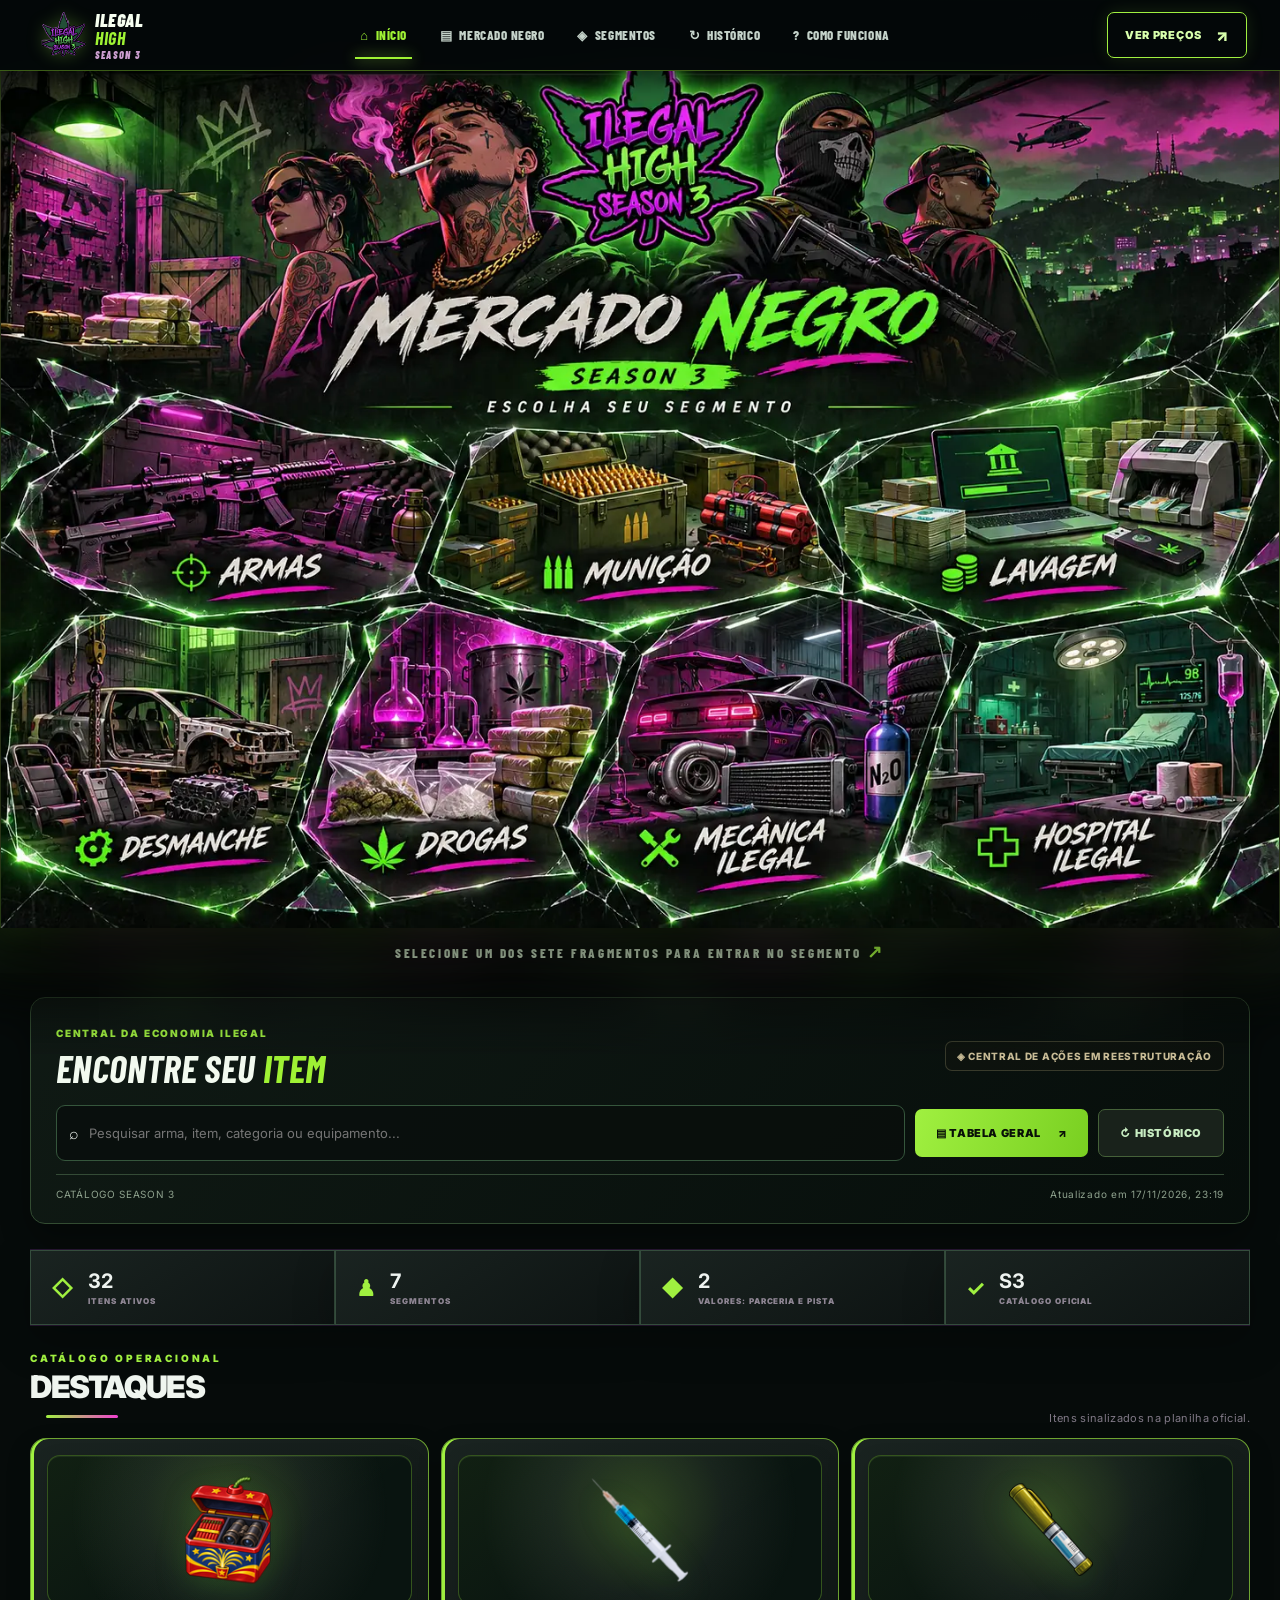
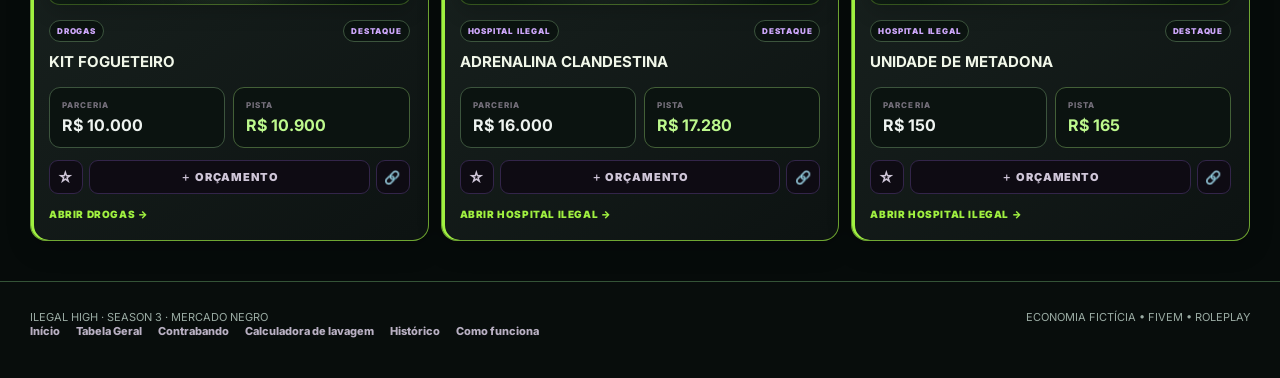
==== commit a092abf1: "Remove observações internas da planilha do site público (v8.4) - Cards, tabela e busca não mostram m" ====
--- a/index.html
+++ b/index.html
@@ -115,7 +115,7 @@
     <div class="wrap footer-row"><nav class="footer-links" aria-label="Rodapé"><a href="index.html">Início</a><a href="tabela.html">Tabela Geral</a><a href="categoria.html?c=contrabando">Contrabando</a><a href="categoria.html?c=lavagem#calculadora">Calculadora de lavagem</a><a href="historico.html">Histórico</a><a href="como-funciona.html">Como funciona</a></nav></div>
   </footer>
 
-  <script src="assets/app.js?v=8.3"></script>
+  <script src="assets/app.js?v=8.4"></script>
   <script>initHome().catch(e => { const grid=document.querySelector('#categoryGrid'); if(grid) grid.innerHTML='<div class="empty">Não foi possível carregar os dados do catálogo.</div>'; console.error(e); })</script>
 </body>
 </html>
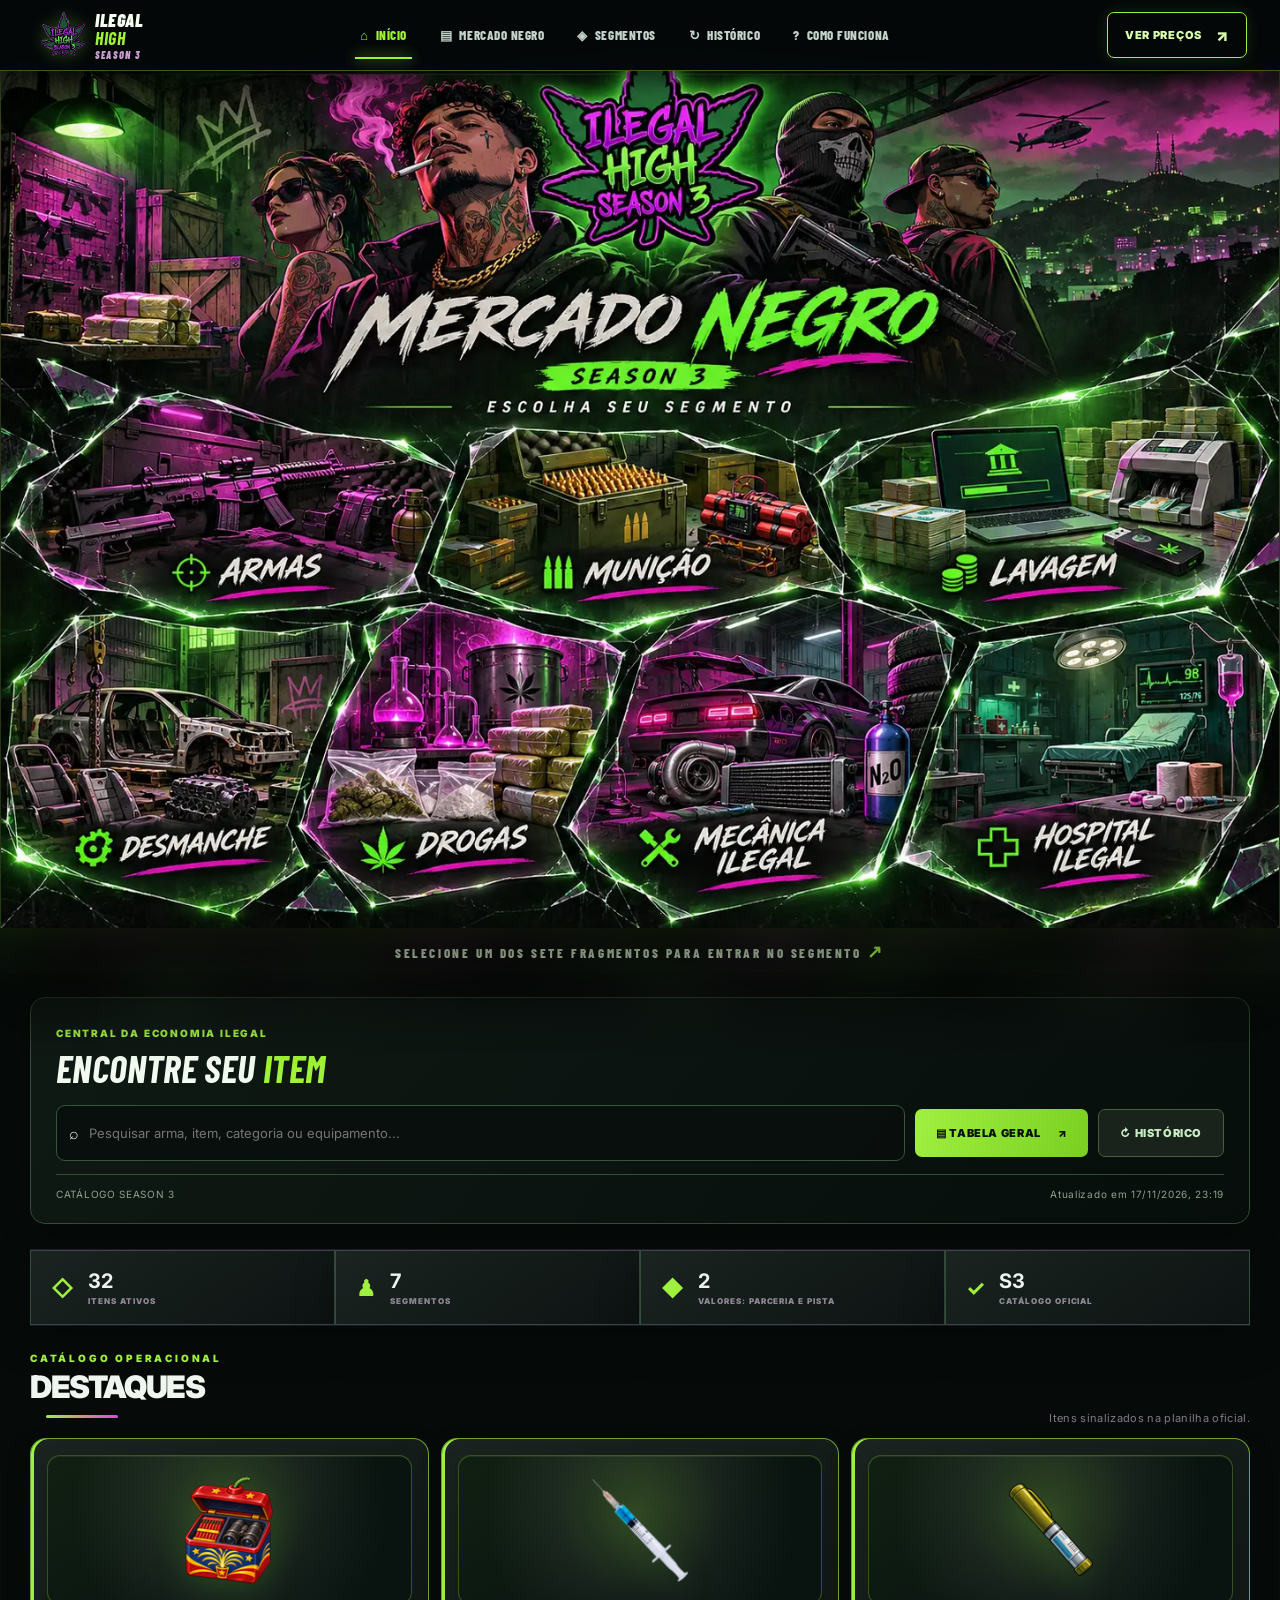
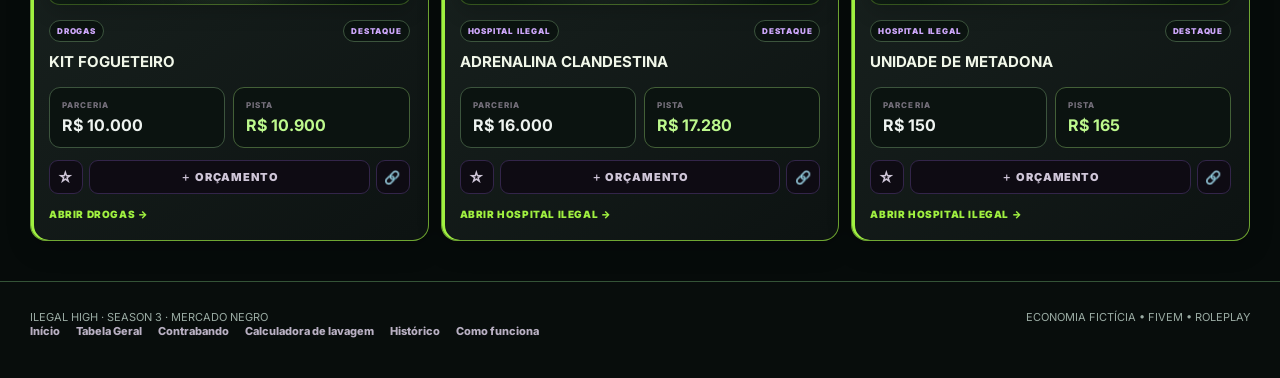
==== commit 0dd119ad: "Remove Ações Blipadas do site e da publicação da planilha - Apaga acoes-blipadas.html, assistente-ac" ====
--- a/index.html
+++ b/index.html
@@ -78,7 +78,6 @@
     <section class="wrap s3-market-actions" aria-label="Consulta e navegação do mercado">
       <div class="s3-market-actions-top">
         <div><span class="s3-overline">CENTRAL DA ECONOMIA ILEGAL</span><h2>ENCONTRE SEU <em>ITEM</em></h2></div>
-        <div class="s3-maintenance-label">◈ CENTRAL DE AÇÕES EM REESTRUTURAÇÃO</div>
       </div>
       <div class="s3-market-action-row">
         <label class="searchbar home-search s3-main-search" for="globalSearch"><span aria-hidden="true">⌕</span><input id="globalSearch" placeholder="Pesquisar arma, item, categoria ou equipamento..." autocomplete="off" aria-label="Pesquisar produtos"></label>
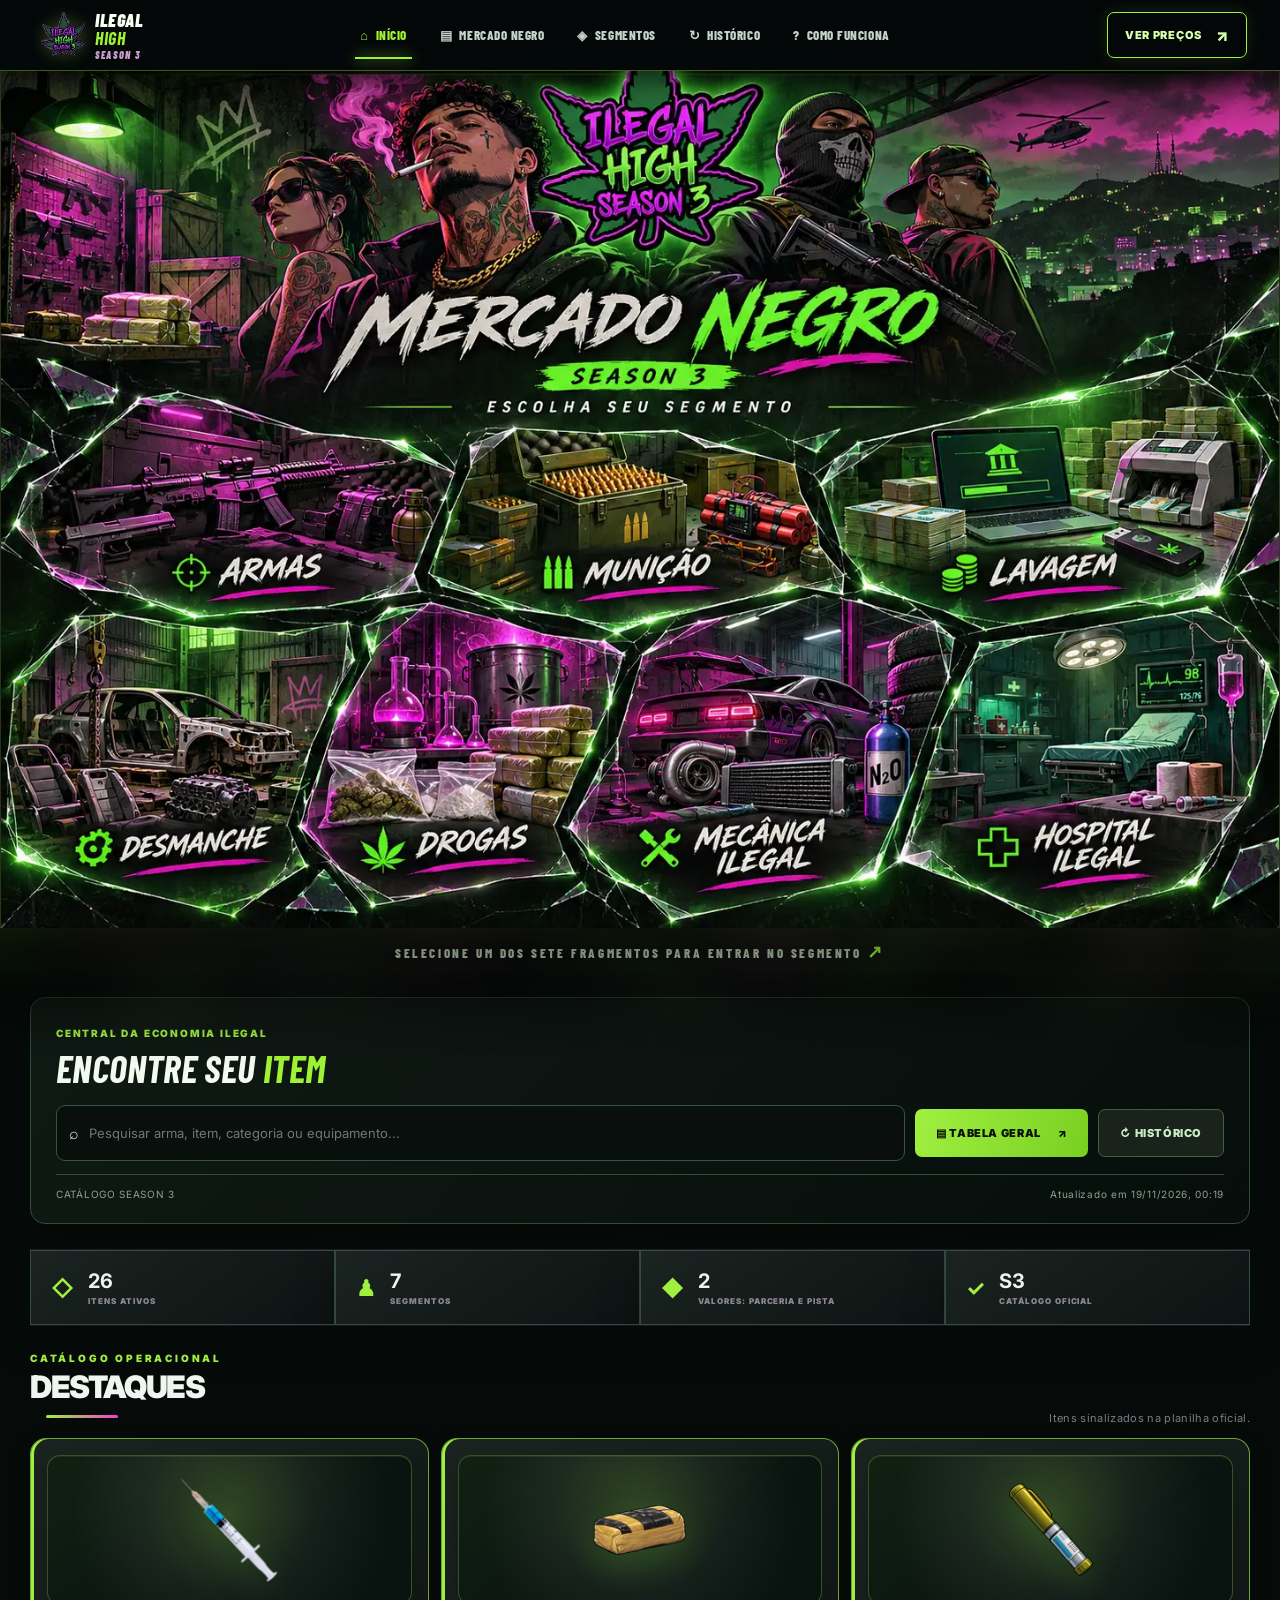
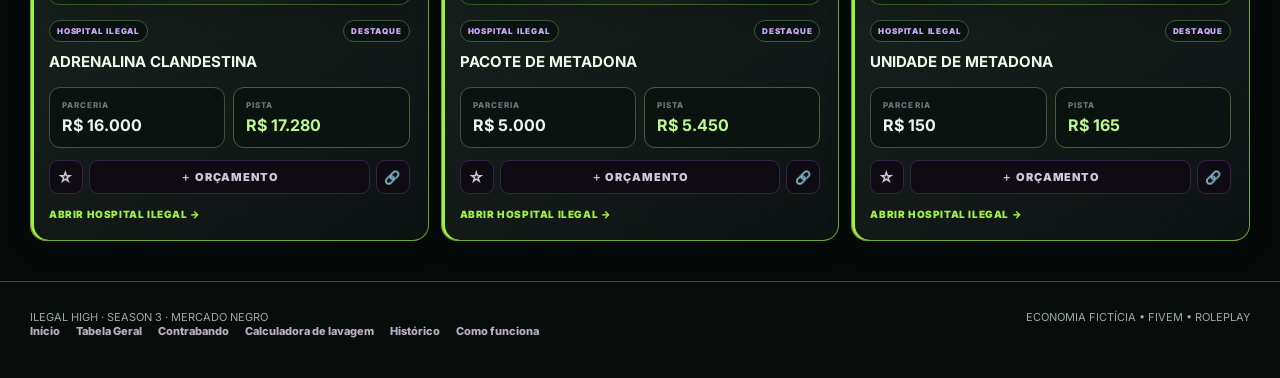
==== commit 581922f4: "Imagem do Discord com fotos dos itens + quadro de divisão Lavagem/Desmanche (v8.5) - Cada linha da i" ====
--- a/index.html
+++ b/index.html
@@ -114,7 +114,7 @@
     <div class="wrap footer-row"><nav class="footer-links" aria-label="Rodapé"><a href="index.html">Início</a><a href="tabela.html">Tabela Geral</a><a href="categoria.html?c=contrabando">Contrabando</a><a href="categoria.html?c=lavagem#calculadora">Calculadora de lavagem</a><a href="historico.html">Histórico</a><a href="como-funciona.html">Como funciona</a></nav></div>
   </footer>
 
-  <script src="assets/app.js?v=8.4"></script>
+  <script src="assets/app.js?v=8.5"></script>
   <script>initHome().catch(e => { const grid=document.querySelector('#categoryGrid'); if(grid) grid.innerHTML='<div class="empty">Não foi possível carregar os dados do catálogo.</div>'; console.error(e); })</script>
 </body>
 </html>
